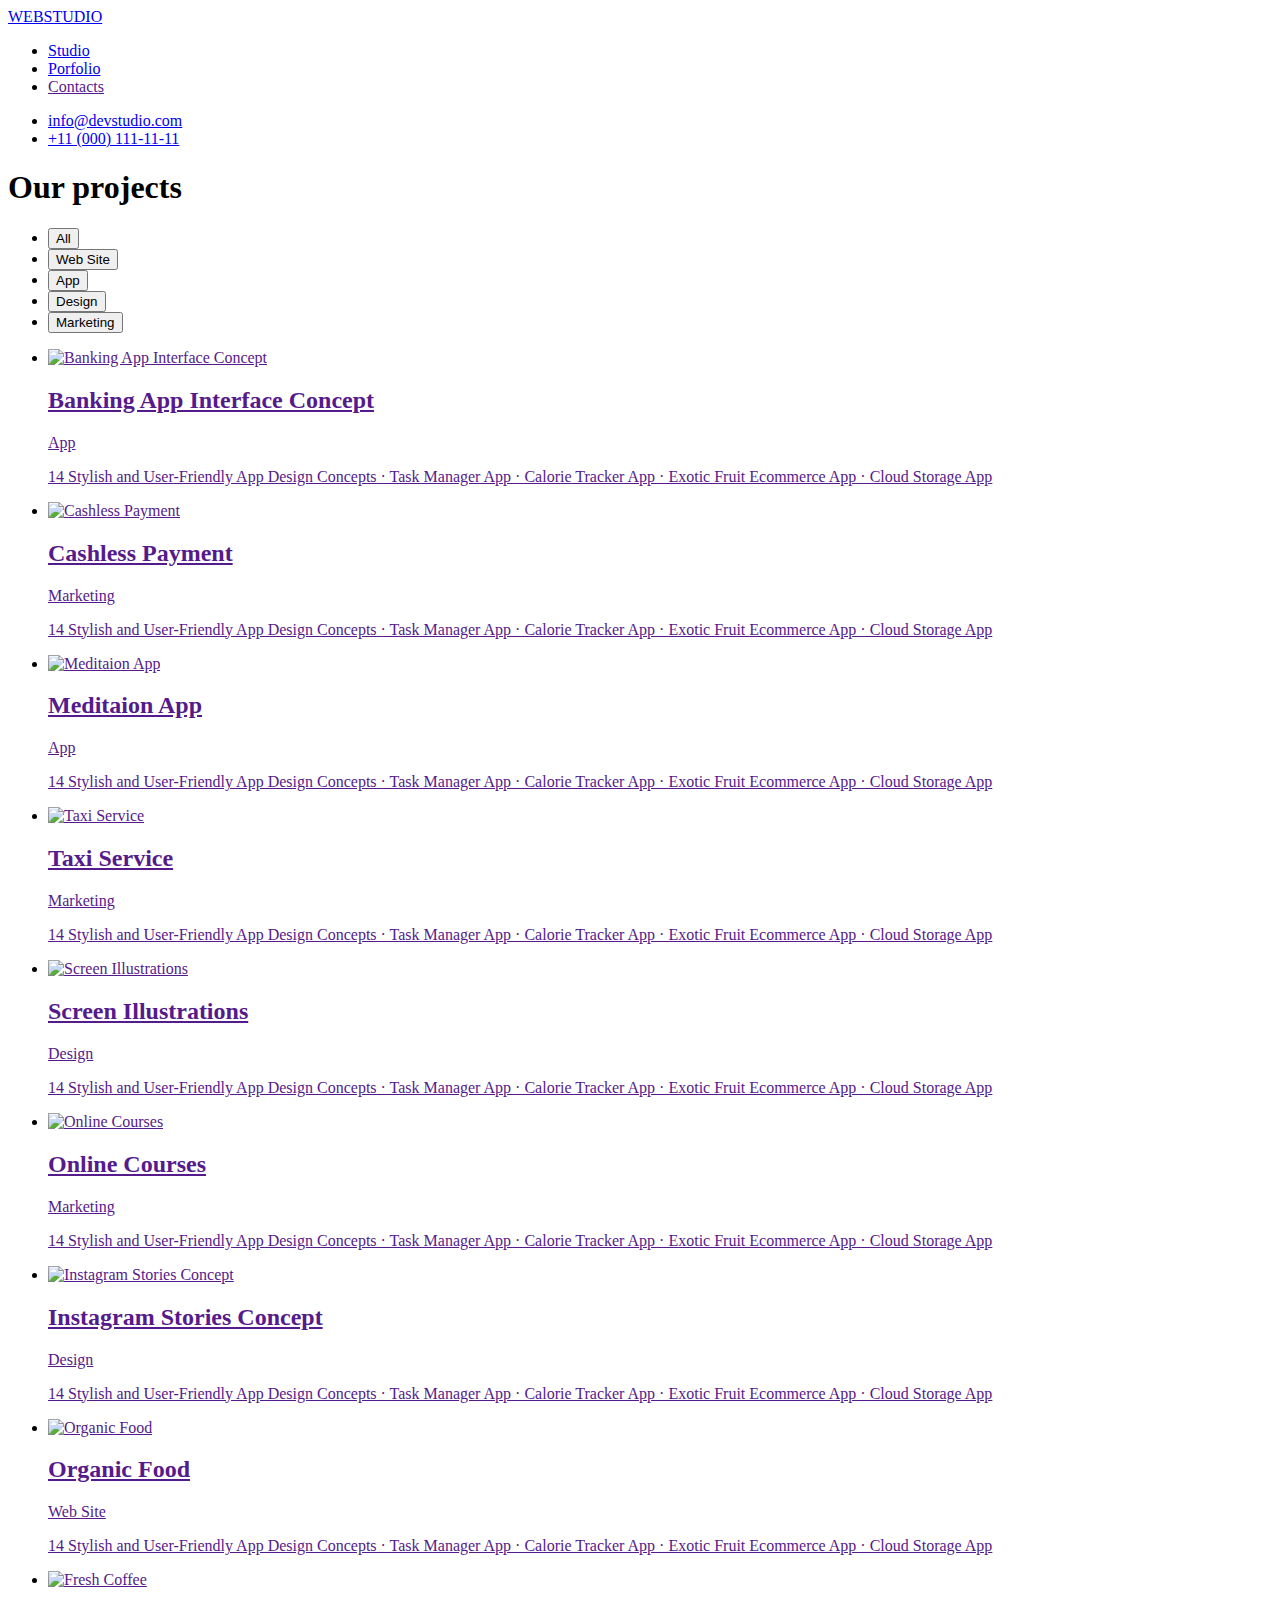
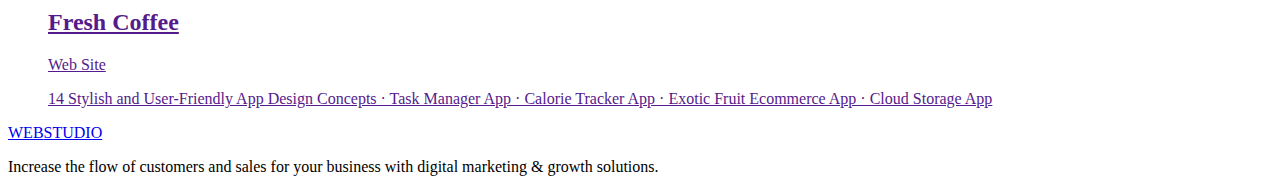
==== porfolio.html @ a5548a88 "Create porfolio.html" ====
<!DOCTYPE html>
<html lang="en">
<head>
    <meta charset="UTF-8">
    <meta http-equiv="X-UA-Compatible" content="IE=edge">
    <meta name="viewport" content="width=device-width, initial-scale=1.0">
    <title>WebStudio</title>
    <link rel="preconnect" href="https://fonts.googleapis.com">
    <link rel="preconnect" href="https://fonts.gstatic.com" crossorigin>
    <link href="https://fonts.googleapis.com/css2?family=Raleway:wght@800&family=Roboto:wght@400;500&display=swap" rel="stylesheet">
    <link rel="stylesheet" href="./css/style.css">
</head>
<body>
    <header>
        <!-- Top line -->
        <nav>
            <a href="./index.html"><span class="logo-web">WEB</span><span class="logo-studio">STUDIO</span></a>
            <!-- Menu nav -->
            <ul class="nav">
                <li><a href="./index.html" class="nav-link">Studio</a></li>
                <li><a href="./porfolio.html" class="nav-link">Porfolio</a></li>
                <li><a href="" class="nav-link">Contacts</a></li>
            </ul>            
        </nav>
        <!-- Contacts -->
        <ul class="contasts">
            <li><a href="mailto:info@devstudio.com" class="contact">info@devstudio.com</a></li>
            <li><a href="tel:+110001111111" class="contact">+11 (000) 111-11-11</a></li>
        </ul>
    </header>
    <main>
        <h1 class="portfolio-title">Our projects</h1>
    <!-- Filters -->
        <ul>
            <li>
                <button type="button" class="filter-button">All</button>
            </li>
            <li>
                <button type="button" class="filter-button">Web Site</button>
            </li>
            <li>
                <button type="button" class="filter-button">App</button>
            </li>
            <li>
                <button type="button" class="filter-button">Design</button>
            </li>
            <li>
                <button type="button" class="filter-button">Marketing</button>
            </li>
        </ul>
        <!-- Project cards -->
        <ul>
            <li>
                <a href="">
                    <img src="./images/banking-app-interface-concept.jpg" alt="Banking App Interface Concept" width="360" height="300">
                    <h2 class="card-title">Banking App Interface Concept</h2>
                    <p class="card-text">App</p>
                    <p class="card-hidden-text">14 Stylish and User-Friendly App Design Concepts · Task Manager App · Calorie Tracker App · Exotic Fruit Ecommerce App ·
                    Cloud Storage App</p>
                </a>
            </li>
            <li>
                <a href="">
                    <img src="./images/cashless-payment.jpg" alt="Cashless Payment" width="360" height="300">
                    <h2 class="card-title">Cashless Payment</h2>
                    <p class="card-text">Marketing</p>
                    <p class="card-hidden-text">14 Stylish and User-Friendly App Design Concepts · Task Manager App · Calorie Tracker App · Exotic Fruit Ecommerce App ·
                    Cloud Storage App</p>
                </a>
            </li>
            <li>
                <a href="">
                    <img src="./images/meditaion-app.jpg" alt="Meditaion App" width="360" height="300">
                    <h2 class="card-title">Meditaion App</h2>
                    <p class="card-text">App</p>
                    <p class="card-hidden-text">14 Stylish and User-Friendly App Design Concepts · Task Manager App · Calorie Tracker App · Exotic Fruit Ecommerce App ·
                    Cloud Storage App</p>
                </a>
            </li>
            <li>
                <a href="">
                    <img src="./images/taxi-service.jpg" alt="Taxi Service" width="360" height="300">
                    <h2 class="card-title">Taxi Service</h2>
                    <p class="card-text">Marketing</p>
                    <p class="card-hidden-text">14 Stylish and User-Friendly App Design Concepts · Task Manager App · Calorie Tracker App · Exotic Fruit Ecommerce App ·
                    Cloud Storage App</p>
                </a>
            </li>
            <li>
                <a href="">
                    <img src="./images/screen-illustrations.jpg" alt="Screen Illustrations" width="360" height="300">
                    <h2 class="card-title">Screen Illustrations</h2>
                    <p class="card-text">Design</p>
                    <p class="card-hidden-text">14 Stylish and User-Friendly App Design Concepts · Task Manager App · Calorie Tracker App · Exotic Fruit Ecommerce App ·
                    Cloud Storage App</p>
                </a>
            </li>
            <li>
                <a href="">
                    <img src="./images/online-courses.jpg" alt="Online Courses" width="360" height="300">
                    <h2 class="card-title">Online Courses</h2>
                    <p class="card-text">Marketing</p>
                    <p class="card-hidden-text">14 Stylish and User-Friendly App Design Concepts · Task Manager App · Calorie Tracker App · Exotic Fruit Ecommerce App ·
                    Cloud Storage App</p>
                </a>
            </li>
            <li>
                <a href="">
                    <img src="./images/instagram-stories-concept.jpg" alt="Instagram Stories Concept" width="360" height="300">
                    <h2 class="card-title">Instagram Stories Concept</h2>
                    <p class="card-text">Design</p>
                    <p class="card-hidden-text">14 Stylish and User-Friendly App Design Concepts · Task Manager App · Calorie Tracker App · Exotic Fruit Ecommerce App ·
                    Cloud Storage App</p>
                </a>
            </li>
            <li>
                <a href="">
                    <img src="./images/organic-food.jpg" alt="Organic Food" width="360" height="300">
                    <h2 class="card-title">Organic Food</h2>
                    <p class="card-text">Web Site</p>
                    <p class="card-hidden-text">14 Stylish and User-Friendly App Design Concepts · Task Manager App · Calorie Tracker App · Exotic Fruit Ecommerce App ·
                    Cloud Storage App</p>
                </a>
            </li>
            <li>
                <a href="">
                    <img src="./images/fresh-coffee.jpg" alt="Fresh Coffee" width="360" height="300">
                    <h2 class="card-title">Fresh Coffee</h2>
                    <p class="card-text">Web Site</p>
                    <p class="card-hidden-text">14 Stylish and User-Friendly App Design Concepts · Task Manager App · Calorie Tracker App · Exotic Fruit Ecommerce App ·
                    Cloud Storage App</p>
                </a>
            </li>
        </ul>
    </main>
    <footer>
        <a href="./index.html"><span class="logo-web">WEB</span><span  class="logo-studio-footer">STUDIO</span></a>
        <p class="footer-text">
            Increase the flow of customers and sales for your business with digital marketing & growth solutions.
        </p>
    </footer>
</body>
</html>
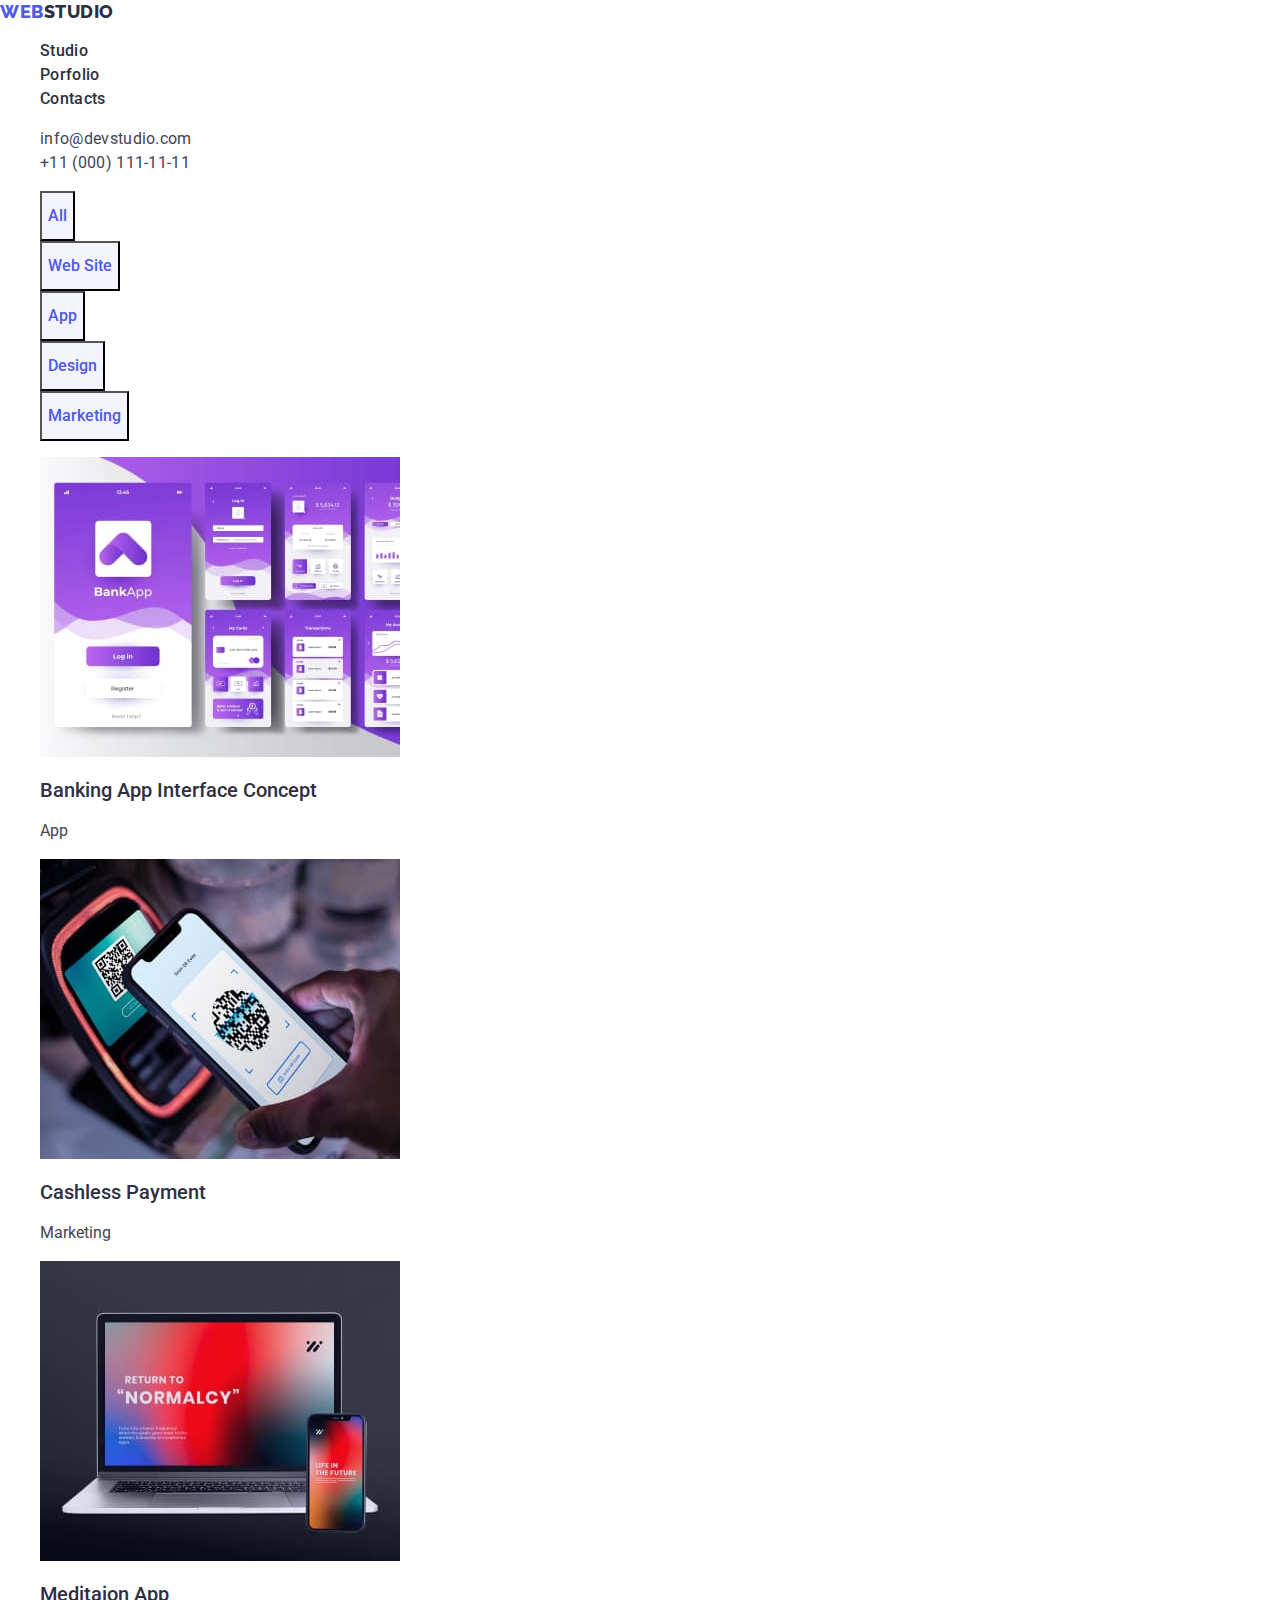
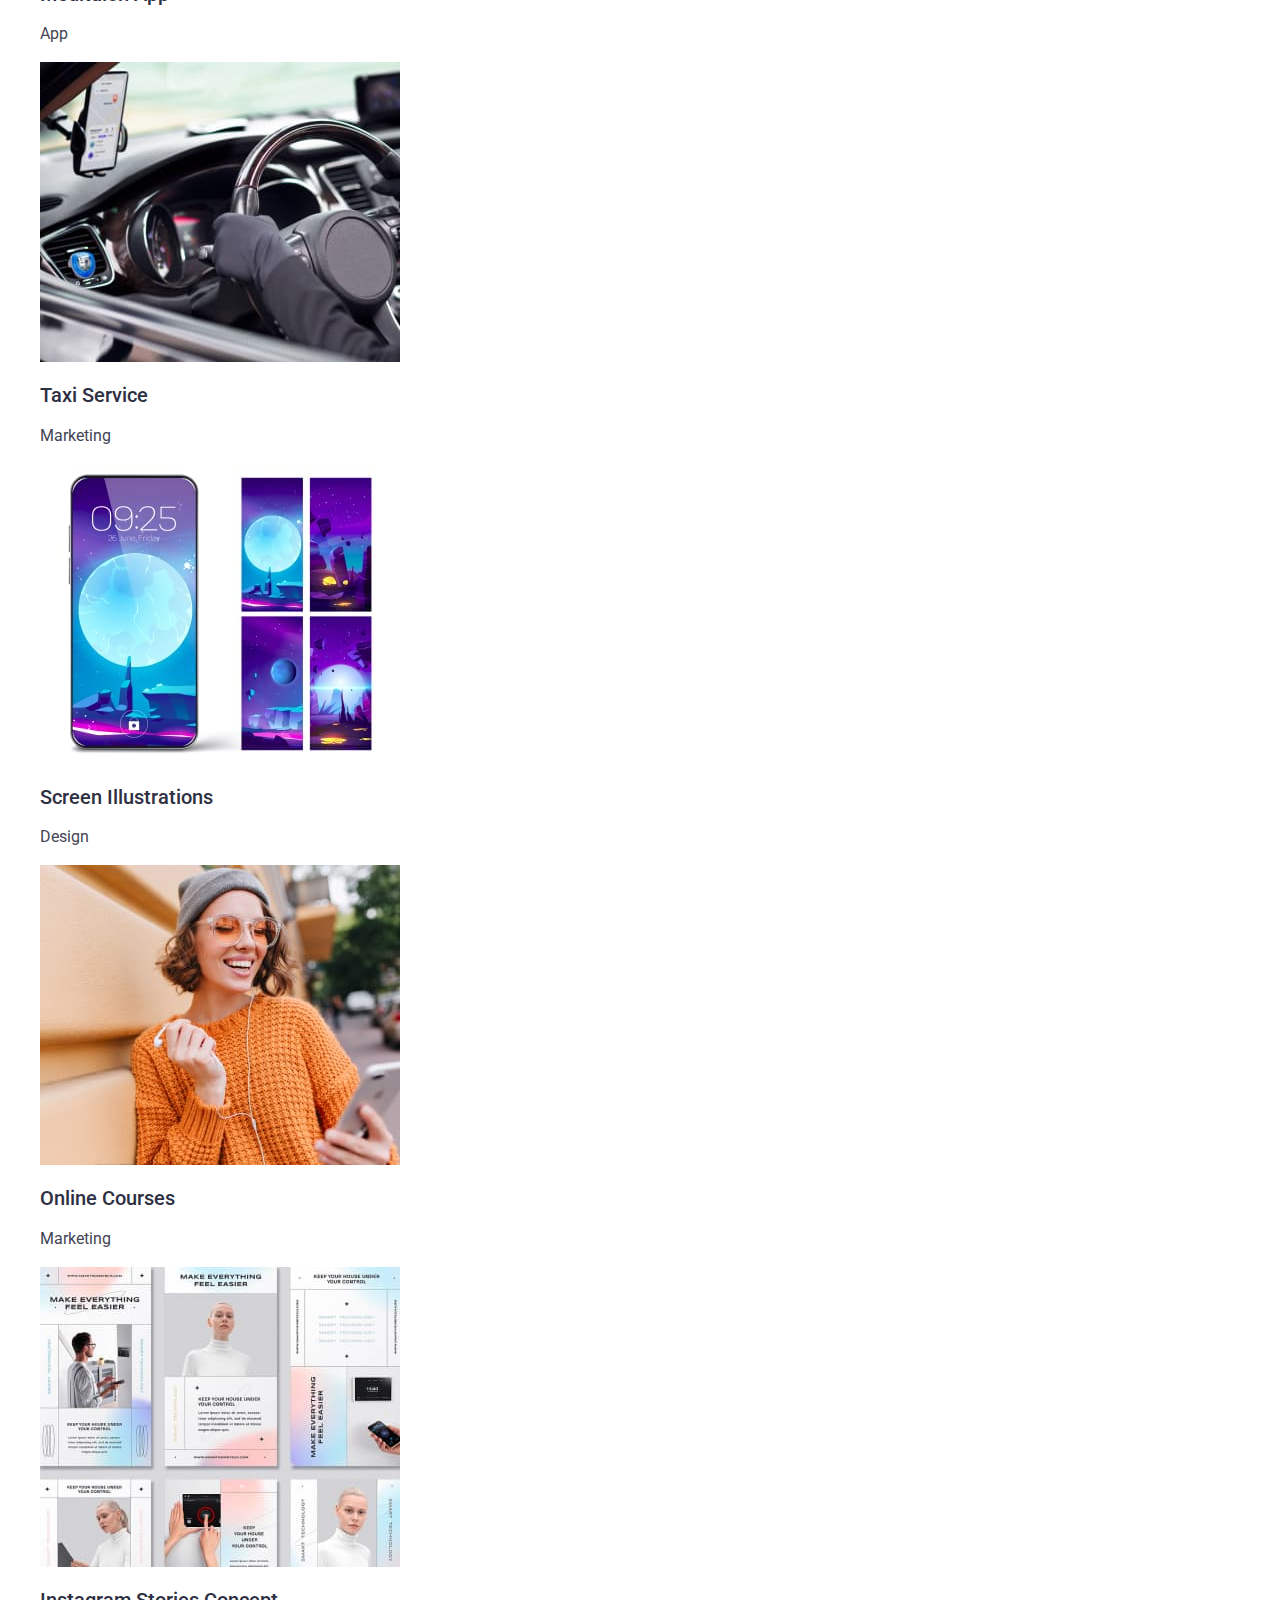
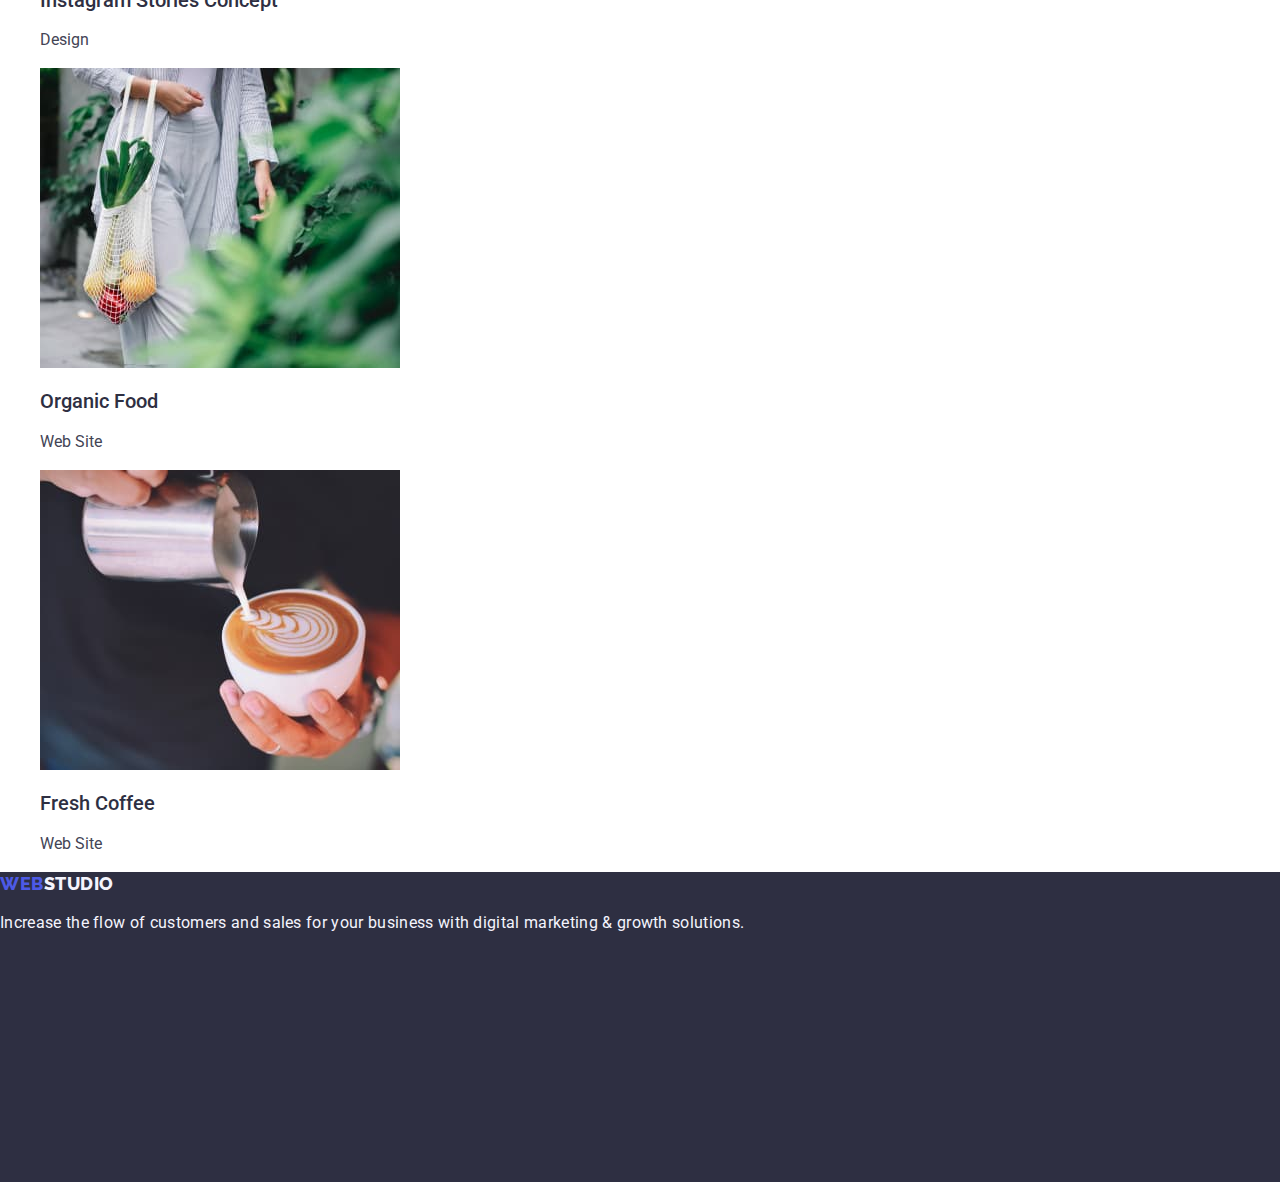
==== commit 9d1b18e1: "Update porfolio.html" ====
--- a/porfolio.html
+++ b/porfolio.html
@@ -8,28 +8,31 @@
     <link rel="preconnect" href="https://fonts.googleapis.com">
     <link rel="preconnect" href="https://fonts.gstatic.com" crossorigin>
     <link href="https://fonts.googleapis.com/css2?family=Raleway:wght@800&family=Roboto:wght@400;500&display=swap" rel="stylesheet">
+    <link rel="stylesheet" href="https://cdnjs.cloudflare.com/ajax/libs/modern-normalize/1.1.0/modern-normalize.min.css">
     <link rel="stylesheet" href="./css/style.css">
 </head>
 <body>
-    <header>
-        <!-- Top line -->
-        <nav>
-            <a href="./index.html"><span class="logo-web">WEB</span><span class="logo-studio">STUDIO</span></a>
-            <!-- Menu nav -->
-            <ul class="nav">
-                <li><a href="./index.html" class="nav-link">Studio</a></li>
-                <li><a href="./porfolio.html" class="nav-link">Porfolio</a></li>
-                <li><a href="" class="nav-link">Contacts</a></li>
-            </ul>            
-        </nav>
-        <!-- Contacts -->
-        <ul class="contasts">
-            <li><a href="mailto:info@devstudio.com" class="contact">info@devstudio.com</a></li>
-            <li><a href="tel:+110001111111" class="contact">+11 (000) 111-11-11</a></li>
-        </ul>
-    </header>
+    <div class="container">
+        <header>
+            <!-- Top line -->
+            <nav>
+                <a href="./index.html"><span class="logo-web">WEB</span><span class="logo-studio">STUDIO</span></a>
+                <!-- Menu nav -->
+                <ul class="nav">
+                    <li><a href="./index.html" class="nav-link">Studio</a></li>
+                    <li><a href="./porfolio.html" class="nav-link">Porfolio</a></li>
+                    <li><a href="" class="nav-link">Contacts</a></li>
+                </ul>
+            </nav>
+            <!-- Contacts -->
+            <ul class="contasts">
+                <li><a href="mailto:info@devstudio.com" class="contact">info@devstudio.com</a></li>
+                <li><a href="tel:+110001111111" class="contact">+11 (000) 111-11-11</a></li>
+            </ul>
+        </header>
+    </div>
     <main>
-        <h1 class="portfolio-title">Our projects</h1>
+        <h1 class="hidden-title">Our projects</h1>
     <!-- Filters -->
         <ul>
             <li>
--- a/css/style.css
+++ b/css/style.css
@@ -0,0 +1,209 @@
+body {
+    font-family: 'Roboto', sans-serif;
+    list-style: none;
+}
+
+:root {
+    --primary-brand: #4D5AE5;
+    --caption-color: #2E2F42;
+    --text-color: #434455;
+    --light-color: #F4F4FD;
+}
+
+a {
+    text-decoration: none;
+}
+
+
+li {
+    list-style: none;
+}
+
+/* Logo */
+
+.logo-web {
+    font-family: Raleway;
+    font-weight: 800;
+    font-size: 18px;
+    line-height: 1.3;
+    letter-spacing: 0.03em;
+    text-transform: uppercase;
+    color: var(--primary-brand);
+}
+
+.logo-studio {
+    font-family: Raleway;
+    font-weight: 800;
+    font-size: 18px;
+    line-height: 1.3;
+    letter-spacing: 0.03em;
+    text-transform: uppercase;
+    color: var(--caption-color);
+}
+
+/* Nav */
+
+.nav {
+    list-style: none;
+}
+
+.nav-link {
+    font-weight: 500;
+    font-size: 16px;
+    line-height: 1.5;
+    letter-spacing: 0.02em;
+    color: var(--caption-color);
+}
+.nav-link:hover, .nav-link:focus {
+    color: var(--primary-brand);
+}
+.nav-link:active {
+    color: var(--primary-brand);
+}
+
+/* Contacts */
+
+.contact {
+    font-weight: 400;
+    font-size: 16px;
+    line-height: 1.5;
+    letter-spacing: 0.02em;
+    color: var(--text-color);
+}
+.contact:hover,
+.contact:focus {
+    color: var(--primary-brand);
+}
+.contact:active {
+    color: var(--primary-brand);
+}
+
+/* Header */
+
+.header {
+    background-color: var(--caption-color);
+    height: 600px;
+}
+.header-title {
+    font-weight: 500;
+    font-size: 56px;
+    line-height: 1.1;
+    color: #ffffff;
+}
+.button {
+    background-color: var(--primary-brand);
+    font-weight: 500;
+    font-size: 16px;
+    line-height: 1.2;
+    letter-spacing: 0.04em;
+    width: 170px;
+    height: 50px;
+    color: #ffffff;
+    cursor: pointer;
+}
+.button:hover,
+.button:focus {
+    background-color: #404BBF;
+}
+
+/* Section 1 */
+
+.hidden-title {
+    display: none;
+}
+.direction-list-title {
+    font-weight: 500;
+    font-size: 20px;
+    line-height: 1.2;
+    letter-spacing: 0.02em;
+    color: var(--caption-color);
+}
+.direction-text {
+    font-weight: 400;
+    font-size: 16px;
+    line-height: 1.5;
+    letter-spacing: 0.02em;
+    color: var(--text-color);
+}
+
+/* Section2 */
+
+.section-title{
+    font-weight: 500;
+    font-size: 36px;
+    line-height: 1.1;
+    color: var(--caption-color);
+}
+
+/* Section3 */
+
+.cards-team  {
+    background-color: var(--light-color);
+}
+.card-title {
+    font-weight: 500;
+    font-size: 20px;
+    line-height: 1.2;
+    color: var(--caption-color);
+}
+.card-text {
+    font-size: 16px;
+    line-height: 1.5;
+    color: var(--text-color);
+}
+
+/* Footer */
+
+footer {
+    background-color: var(--caption-color);
+    height: 310px;
+}
+.logo-studio-footer {
+    font-family: Raleway;
+    font-weight: 800;
+    font-size: 18px;
+    line-height: 1.3;
+    letter-spacing: 0.03em;
+    text-transform: uppercase;
+    color: var(--light-color);
+}
+.footer-text{
+    font-size: 16px;
+    line-height: 1.5;
+    letter-spacing: 0.02em;
+    color: var(--light-color);
+}
+/* Portfolio */
+
+.portfolio-title {
+    display: none;
+}
+.filter-button {
+    background-color: var(--light-color);
+    color: var(--primary-brand);
+    font-weight: 500;
+    font-size: 16px;
+    line-height: 1.5;
+    height: 50px;
+    cursor: pointer;
+}
+.filter-button:hover, .filter-button:focus {
+    background-color: #404BBF;
+    color: #ffffff;
+    font-weight: 500;
+    font-size: 16px;
+    line-height: 1.5;
+    height: 50px;
+}
+.filter-button:active  {
+    background-color: #404BBF;
+}
+
+/* Cards Portfolio */
+
+.card-hidden-text {
+    display: none;
+    font-size: 16px;
+    line-height: 1.5;
+    color: var(--light-color);
+}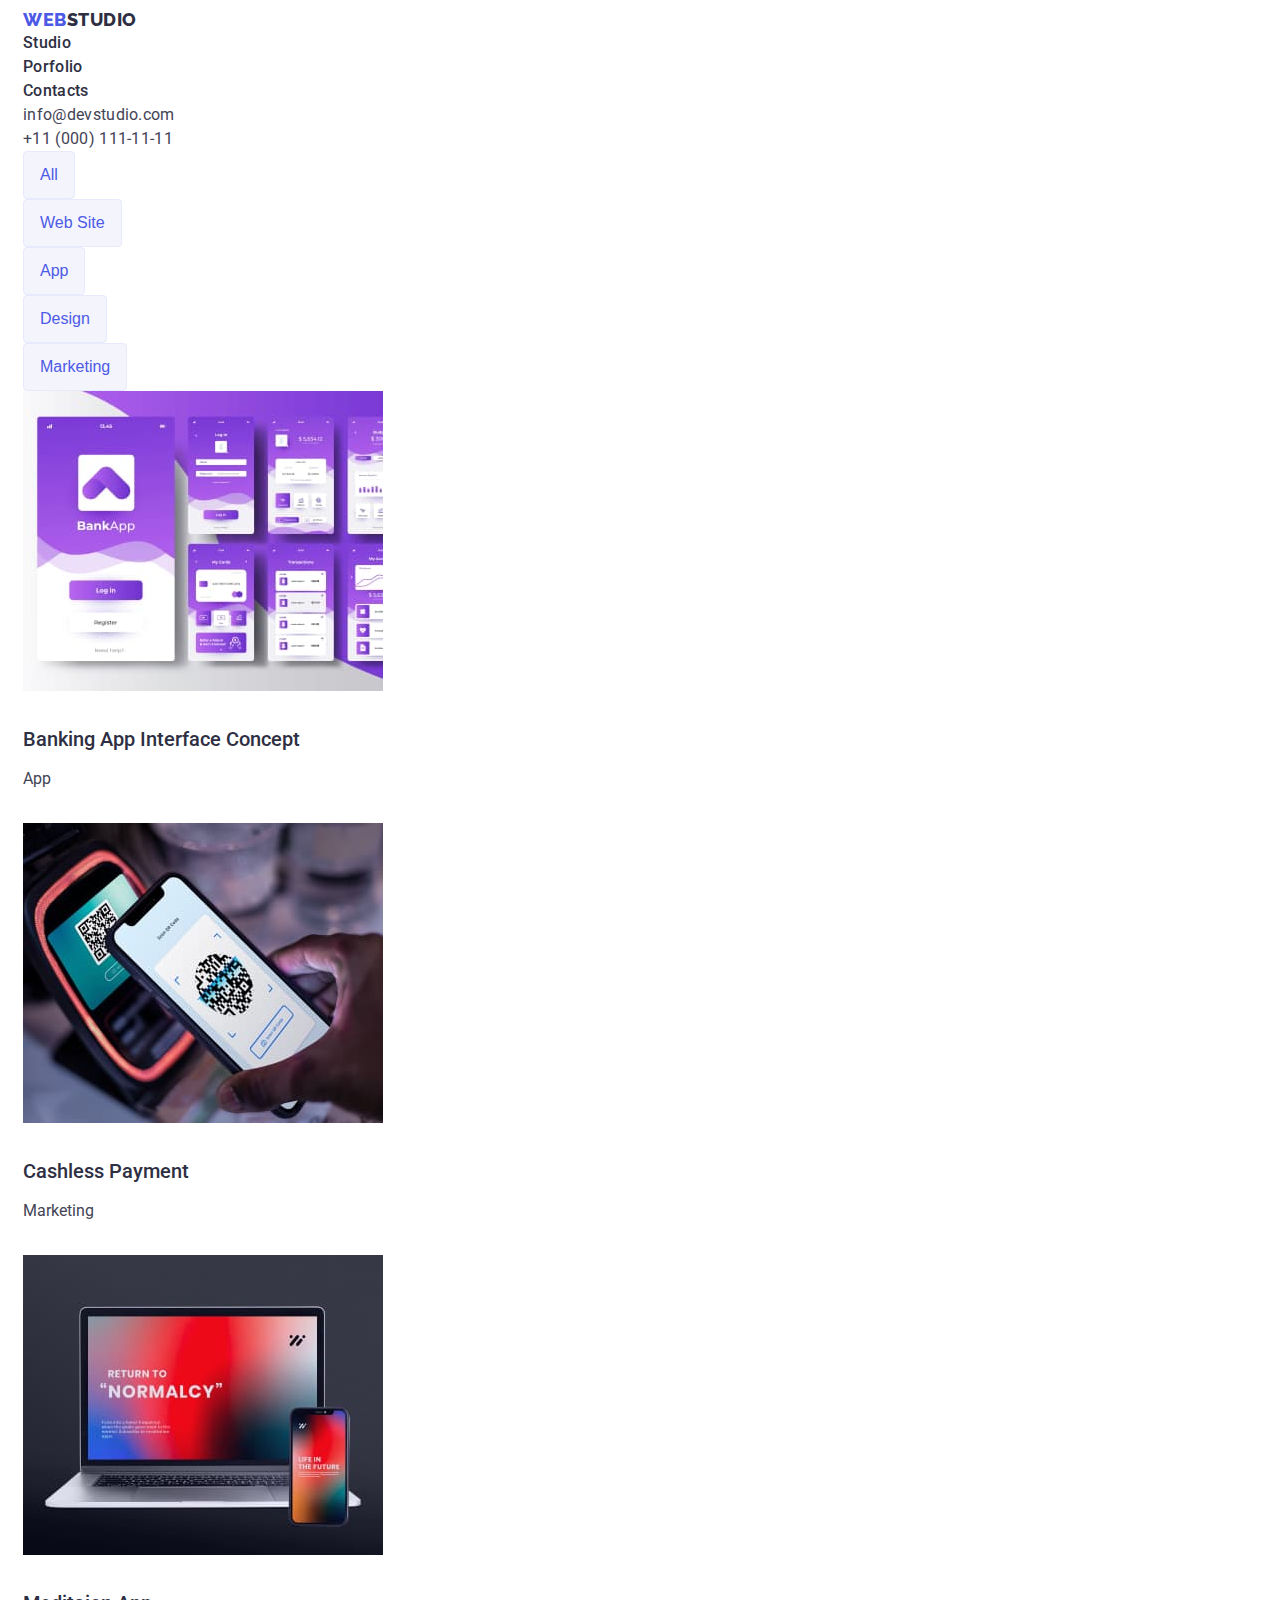
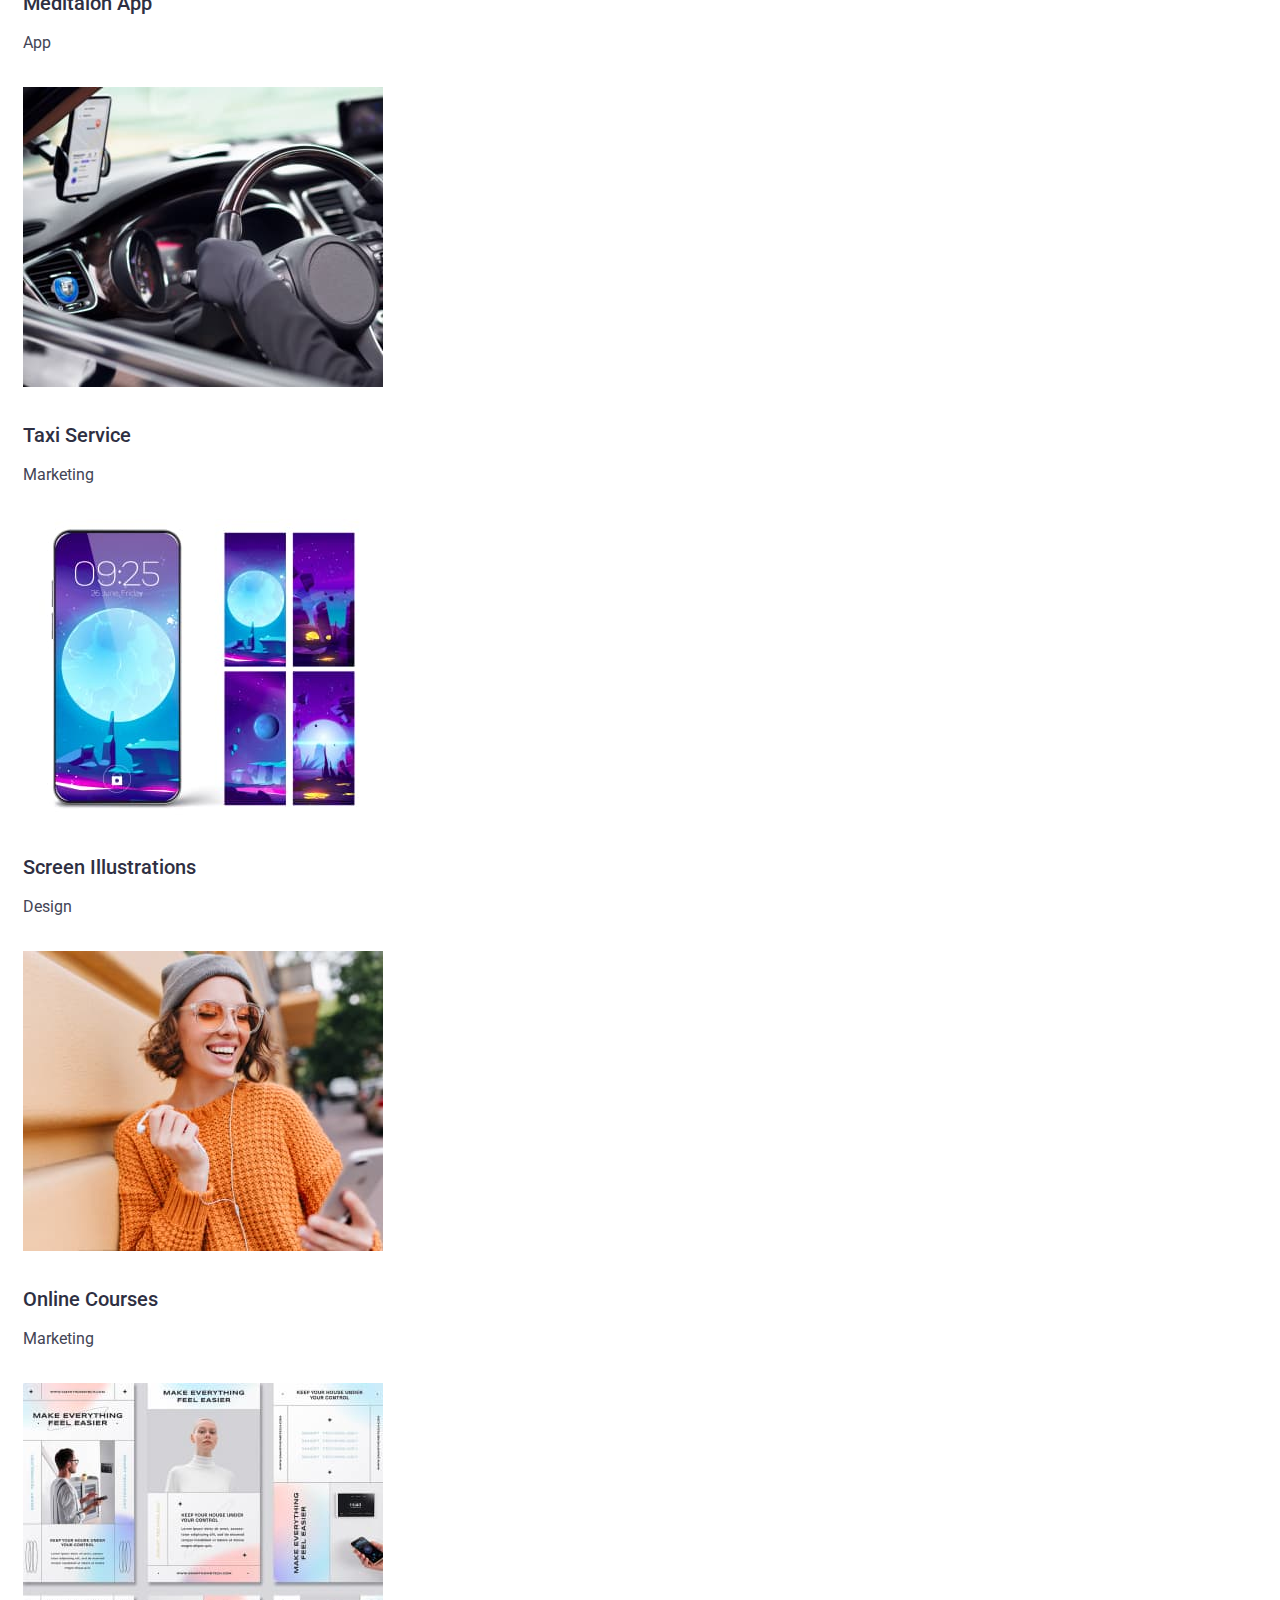
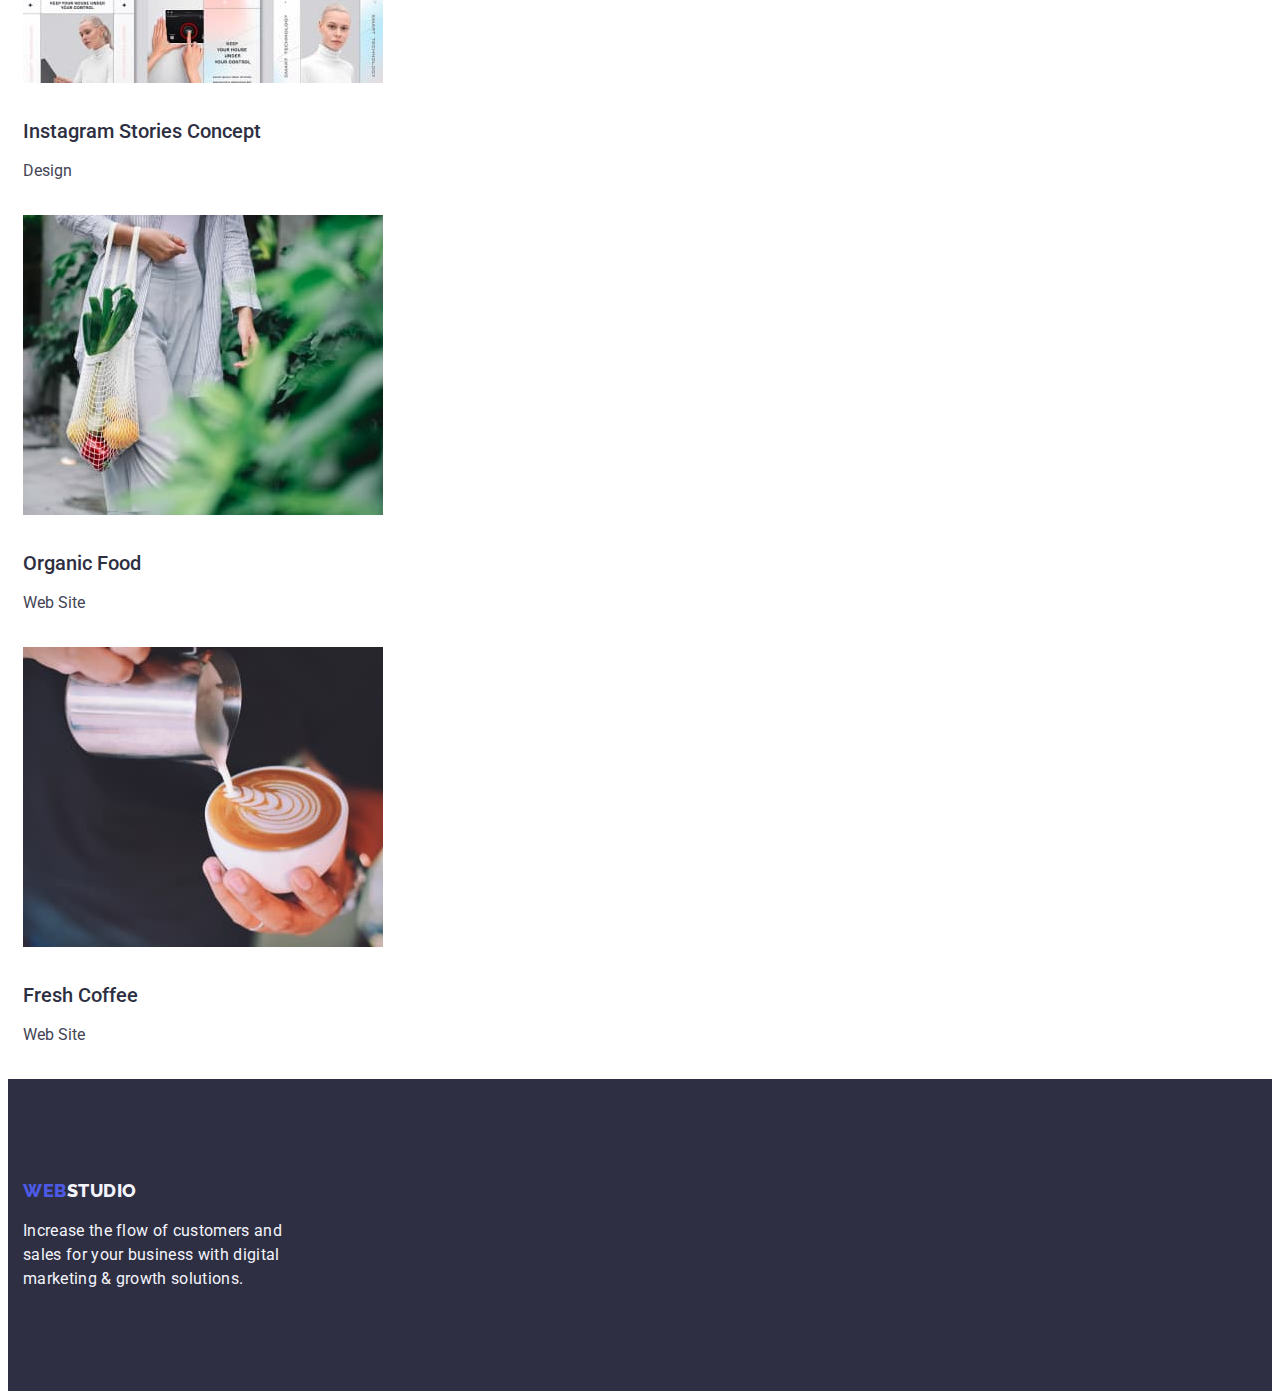
==== commit 88a321a7: "Update porfolio.html" ====
--- a/porfolio.html
+++ b/porfolio.html
@@ -7,140 +7,156 @@
     <title>WebStudio</title>
     <link rel="preconnect" href="https://fonts.googleapis.com">
     <link rel="preconnect" href="https://fonts.gstatic.com" crossorigin>
-    <link href="https://fonts.googleapis.com/css2?family=Raleway:wght@800&family=Roboto:wght@400;500&display=swap" rel="stylesheet">
-    <link rel="stylesheet" href="https://cdnjs.cloudflare.com/ajax/libs/modern-normalize/1.1.0/modern-normalize.min.css">
+    <link href="https://fonts.googleapis.com/css2?family=Raleway:wght@800&family=Roboto:wght@400;500&display=swap"
+        rel="stylesheet">
     <link rel="stylesheet" href="./css/style.css">
 </head>
 <body>
-    <div class="container">
-        <header>
-            <!-- Top line -->
-            <nav>
+    <header>
+        <!-- Top line -->
+        <div class="container top-line">
+            <nav class="nav">
                 <a href="./index.html"><span class="logo-web">WEB</span><span class="logo-studio">STUDIO</span></a>
                 <!-- Menu nav -->
-                <ul class="nav">
+                <ul class="nav-links">
                     <li><a href="./index.html" class="nav-link">Studio</a></li>
                     <li><a href="./porfolio.html" class="nav-link">Porfolio</a></li>
                     <li><a href="" class="nav-link">Contacts</a></li>
                 </ul>
             </nav>
             <!-- Contacts -->
-            <ul class="contasts">
+            <ul class="contacts">
                 <li><a href="mailto:info@devstudio.com" class="contact">info@devstudio.com</a></li>
                 <li><a href="tel:+110001111111" class="contact">+11 (000) 111-11-11</a></li>
             </ul>
-        </header>
-    </div>
+        </div>
+    </header>
     <main>
         <h1 class="hidden-title">Our projects</h1>
     <!-- Filters -->
-        <ul>
-            <li>
-                <button type="button" class="filter-button">All</button>
-            </li>
-            <li>
-                <button type="button" class="filter-button">Web Site</button>
-            </li>
-            <li>
-                <button type="button" class="filter-button">App</button>
-            </li>
-            <li>
-                <button type="button" class="filter-button">Design</button>
-            </li>
-            <li>
-                <button type="button" class="filter-button">Marketing</button>
-            </li>
-        </ul>
+        <div class="container filter">
+            <ul class="filter-buttons">
+                <li>
+                    <button type="button" class="filter-button">All</button>
+                </li>
+                <li>
+                    <button type="button" class="filter-button">Web Site</button>
+                </li>
+                <li>
+                    <button type="button" class="filter-button">App</button>
+                </li>
+                <li>
+                    <button type="button" class="filter-button">Design</button>
+                </li>
+                <li>
+                    <button type="button" class="filter-button">Marketing</button>
+                </li>
+            </ul>
+        </div>
         <!-- Project cards -->
-        <ul>
-            <li>
-                <a href="">
-                    <img src="./images/banking-app-interface-concept.jpg" alt="Banking App Interface Concept" width="360" height="300">
-                    <h2 class="card-title">Banking App Interface Concept</h2>
-                    <p class="card-text">App</p>
-                    <p class="card-hidden-text">14 Stylish and User-Friendly App Design Concepts · Task Manager App · Calorie Tracker App · Exotic Fruit Ecommerce App ·
-                    Cloud Storage App</p>
-                </a>
-            </li>
-            <li>
-                <a href="">
-                    <img src="./images/cashless-payment.jpg" alt="Cashless Payment" width="360" height="300">
-                    <h2 class="card-title">Cashless Payment</h2>
-                    <p class="card-text">Marketing</p>
-                    <p class="card-hidden-text">14 Stylish and User-Friendly App Design Concepts · Task Manager App · Calorie Tracker App · Exotic Fruit Ecommerce App ·
-                    Cloud Storage App</p>
-                </a>
-            </li>
-            <li>
-                <a href="">
-                    <img src="./images/meditaion-app.jpg" alt="Meditaion App" width="360" height="300">
-                    <h2 class="card-title">Meditaion App</h2>
-                    <p class="card-text">App</p>
-                    <p class="card-hidden-text">14 Stylish and User-Friendly App Design Concepts · Task Manager App · Calorie Tracker App · Exotic Fruit Ecommerce App ·
-                    Cloud Storage App</p>
-                </a>
-            </li>
-            <li>
-                <a href="">
-                    <img src="./images/taxi-service.jpg" alt="Taxi Service" width="360" height="300">
-                    <h2 class="card-title">Taxi Service</h2>
-                    <p class="card-text">Marketing</p>
-                    <p class="card-hidden-text">14 Stylish and User-Friendly App Design Concepts · Task Manager App · Calorie Tracker App · Exotic Fruit Ecommerce App ·
-                    Cloud Storage App</p>
-                </a>
-            </li>
-            <li>
-                <a href="">
-                    <img src="./images/screen-illustrations.jpg" alt="Screen Illustrations" width="360" height="300">
-                    <h2 class="card-title">Screen Illustrations</h2>
-                    <p class="card-text">Design</p>
-                    <p class="card-hidden-text">14 Stylish and User-Friendly App Design Concepts · Task Manager App · Calorie Tracker App · Exotic Fruit Ecommerce App ·
-                    Cloud Storage App</p>
-                </a>
-            </li>
-            <li>
-                <a href="">
-                    <img src="./images/online-courses.jpg" alt="Online Courses" width="360" height="300">
-                    <h2 class="card-title">Online Courses</h2>
-                    <p class="card-text">Marketing</p>
-                    <p class="card-hidden-text">14 Stylish and User-Friendly App Design Concepts · Task Manager App · Calorie Tracker App · Exotic Fruit Ecommerce App ·
-                    Cloud Storage App</p>
-                </a>
-            </li>
-            <li>
-                <a href="">
-                    <img src="./images/instagram-stories-concept.jpg" alt="Instagram Stories Concept" width="360" height="300">
-                    <h2 class="card-title">Instagram Stories Concept</h2>
-                    <p class="card-text">Design</p>
-                    <p class="card-hidden-text">14 Stylish and User-Friendly App Design Concepts · Task Manager App · Calorie Tracker App · Exotic Fruit Ecommerce App ·
-                    Cloud Storage App</p>
-                </a>
-            </li>
-            <li>
-                <a href="">
-                    <img src="./images/organic-food.jpg" alt="Organic Food" width="360" height="300">
-                    <h2 class="card-title">Organic Food</h2>
-                    <p class="card-text">Web Site</p>
-                    <p class="card-hidden-text">14 Stylish and User-Friendly App Design Concepts · Task Manager App · Calorie Tracker App · Exotic Fruit Ecommerce App ·
-                    Cloud Storage App</p>
-                </a>
-            </li>
-            <li>
-                <a href="">
-                    <img src="./images/fresh-coffee.jpg" alt="Fresh Coffee" width="360" height="300">
-                    <h2 class="card-title">Fresh Coffee</h2>
-                    <p class="card-text">Web Site</p>
-                    <p class="card-hidden-text">14 Stylish and User-Friendly App Design Concepts · Task Manager App · Calorie Tracker App · Exotic Fruit Ecommerce App ·
-                    Cloud Storage App</p>
-                </a>
-            </li>
-        </ul>
+        <div class="container project-cards">
+            <ul class="project-cards-list">
+                <li class="project-card">
+                    <a href="">
+                        <img src="./images/banking-app-interface-concept.jpg" alt="Banking App Interface Concept" width="360"
+                            height="300">
+                        <h2 class="card-title">Banking App Interface Concept</h2>
+                        <p class="card-text">App</p>
+                        <p class="card-hidden-text">14 Stylish and User-Friendly App Design Concepts · Task Manager App · Calorie
+                            Tracker App · Exotic Fruit Ecommerce App ·
+                            Cloud Storage App</p>
+                    </a>
+                </li>
+                <li class="project-card">
+                    <a href="">
+                        <img src="./images/cashless-payment.jpg" alt="Cashless Payment" width="360" height="300">
+                        <h2 class="card-title">Cashless Payment</h2>
+                        <p class="card-text">Marketing</p>
+                        <p class="card-hidden-text">14 Stylish and User-Friendly App Design Concepts · Task Manager App · Calorie
+                            Tracker App · Exotic Fruit Ecommerce App ·
+                            Cloud Storage App</p>
+                    </a>
+                </li>
+                <li class="project-card">
+                    <a href="">
+                        <img src="./images/meditaion-app.jpg" alt="Meditaion App" width="360" height="300">
+                        <h2 class="card-title">Meditaion App</h2>
+                        <p class="card-text">App</p>
+                        <p class="card-hidden-text">14 Stylish and User-Friendly App Design Concepts · Task Manager App · Calorie
+                            Tracker App · Exotic Fruit Ecommerce App ·
+                            Cloud Storage App</p>
+                    </a>
+                </li>
+                <li class="project-card">
+                    <a href="">
+                        <img src="./images/taxi-service.jpg" alt="Taxi Service" width="360" height="300">
+                        <h2 class="card-title">Taxi Service</h2>
+                        <p class="card-text">Marketing</p>
+                        <p class="card-hidden-text">14 Stylish and User-Friendly App Design Concepts · Task Manager App · Calorie
+                            Tracker App · Exotic Fruit Ecommerce App ·
+                            Cloud Storage App</p>
+                    </a>
+                </li>
+                <li class="project-card">
+                    <a href="">
+                        <img src="./images/screen-illustrations.jpg" alt="Screen Illustrations" width="360" height="300">
+                        <h2 class="card-title">Screen Illustrations</h2>
+                        <p class="card-text">Design</p>
+                        <p class="card-hidden-text">14 Stylish and User-Friendly App Design Concepts · Task Manager App · Calorie
+                            Tracker App · Exotic Fruit Ecommerce App ·
+                            Cloud Storage App</p>
+                    </a>
+                </li>
+                <li class="project-card">
+                    <a href="">
+                        <img src="./images/online-courses.jpg" alt="Online Courses" width="360" height="300">
+                        <h2 class="card-title">Online Courses</h2>
+                        <p class="card-text">Marketing</p>
+                        <p class="card-hidden-text">14 Stylish and User-Friendly App Design Concepts · Task Manager App · Calorie
+                            Tracker App · Exotic Fruit Ecommerce App ·
+                            Cloud Storage App</p>
+                    </a>
+                </li>
+                <li class="project-card">
+                    <a href="">
+                        <img src="./images/instagram-stories-concept.jpg" alt="Instagram Stories Concept" width="360" height="300">
+                        <h2 class="card-title">Instagram Stories Concept</h2>
+                        <p class="card-text">Design</p>
+                        <p class="card-hidden-text">14 Stylish and User-Friendly App Design Concepts · Task Manager App · Calorie
+                            Tracker App · Exotic Fruit Ecommerce App ·
+                            Cloud Storage App</p>
+                    </a>
+                </li>
+                <li class="project-card">
+                    <a href="">
+                        <img src="./images/organic-food.jpg" alt="Organic Food" width="360" height="300">
+                        <h2 class="card-title">Organic Food</h2>
+                        <p class="card-text">Web Site</p>
+                        <p class="card-hidden-text">14 Stylish and User-Friendly App Design Concepts · Task Manager App · Calorie
+                            Tracker App · Exotic Fruit Ecommerce App ·
+                            Cloud Storage App</p>
+                    </a>
+                </li>
+                <li class="project-card">
+                    <a href="">
+                        <img src="./images/fresh-coffee.jpg" alt="Fresh Coffee" width="360" height="300">
+                        <h2 class="card-title">Fresh Coffee</h2>
+                        <p class="card-text">Web Site</p>
+                        <p class="card-hidden-text">14 Stylish and User-Friendly App Design Concepts · Task Manager App · Calorie
+                            Tracker App · Exotic Fruit Ecommerce App ·
+                            Cloud Storage App</p>
+                    </a>
+                </li>
+            </ul>
+        </div>
     </main>
     <footer>
-        <a href="./index.html"><span class="logo-web">WEB</span><span  class="logo-studio-footer">STUDIO</span></a>
-        <p class="footer-text">
-            Increase the flow of customers and sales for your business with digital marketing & growth solutions.
-        </p>
+        <div class="container footer">
+            <a href="./index.html"><span class="logo-web">WEB</span><span class="logo-studio-footer">STUDIO</span></a>
+            <p class="footer-text">
+                Increase the flow of customers and sales for your business with digital marketing & growth solutions.
+            </p>
+        </div>
     </footer>
 </body>
 </html>--- a/css/style.css
+++ b/css/style.css
@@ -1,3 +1,13 @@
+html {
+    box-sizing: border-box;
+}
+
+*,
+*::before,
+*::after {
+    box-sizing: inherit;
+}
+
 body {
     font-family: 'Roboto', sans-serif;
     list-style: none;
@@ -15,8 +25,29 @@
 }
 
 
-li {
+ul, li {
     list-style: none;
+    margin: 0;
+    padding: 0;
+}
+
+.hidden-title {
+    position: absolute;
+    width: 1px;
+    height: 1px;
+    margin: -1px;
+    border: 0;
+    padding: 0;
+    white-space: nowrap;
+    clip-path: inset(100%);
+    clip: rect(0 0 0 0);
+    overflow: hidden;
+}
+
+.container {
+    width: 1158px;
+    padding: 0 15px;
+    margin: 0;
 }
 
 /* Logo */
@@ -82,13 +113,21 @@
 
 .header {
     background-color: var(--caption-color);
-    height: 600px;
+    text-align: center;
+    margin-bottom: 120px;
+    padding-top: 192px;
+    padding-bottom: 192px;
 }
 .header-title {
     font-weight: 500;
     font-size: 56px;
     line-height: 1.1;
     color: #ffffff;
+    margin-top: 0;
+    margin-bottom: 48px;
+    width: 492px;
+    margin-left: auto;
+    margin-right: auto;
 }
 .button {
     background-color: var(--primary-brand);
@@ -96,10 +135,12 @@
     font-size: 16px;
     line-height: 1.2;
     letter-spacing: 0.04em;
-    width: 170px;
+    min-width: 170px;
     height: 50px;
     color: #ffffff;
     cursor: pointer;
+    box-shadow: 0px 4px 4px rgba(0, 0, 0, 0.15);
+    border-radius: 4px;
 }
 .button:hover,
 .button:focus {
@@ -108,8 +149,8 @@
 
 /* Section 1 */
 
-.hidden-title {
-    display: none;
+.direction {
+    margin-bottom: 120px;
 }
 .direction-list-title {
     font-weight: 500;
@@ -117,6 +158,8 @@
     line-height: 1.2;
     letter-spacing: 0.02em;
     color: var(--caption-color);
+    margin-top: 0;
+    margin-bottom: 8px;
 }
 .direction-text {
     font-weight: 400;
@@ -124,39 +167,51 @@
     line-height: 1.5;
     letter-spacing: 0.02em;
     color: var(--text-color);
+    margin: 0;
 }
 
 /* Section2 */
 
-.section-title{
+.skills {
+    margin-bottom: 120px;
+}
+.section-title {
     font-weight: 500;
     font-size: 36px;
     line-height: 1.1;
     color: var(--caption-color);
+    text-align: center;
 }
 
 /* Section3 */
 
 .cards-team  {
     background-color: var(--light-color);
+    padding-top: 120px;
+    padding-bottom: 120px;
+    text-align: center;
 }
 .card-title {
     font-weight: 500;
     font-size: 20px;
     line-height: 1.2;
     color: var(--caption-color);
+    margin-top: 32px;
+    margin-bottom: 8px;
 }
 .card-text {
     font-size: 16px;
     line-height: 1.5;
     color: var(--text-color);
+    margin-bottom: 32px;
 }
 
 /* Footer */
 
 footer {
     background-color: var(--caption-color);
-    height: 310px;
+    padding-top: 100px;
+    padding-bottom: 100px;
 }
 .logo-studio-footer {
     font-family: Raleway;
@@ -172,20 +227,23 @@
     line-height: 1.5;
     letter-spacing: 0.02em;
     color: var(--light-color);
+    margin-top: 16px;
+    margin-bottom: 0;
+    width: 264px;
 }
 /* Portfolio */
 
-.portfolio-title {
-    display: none;
-}
 .filter-button {
     background-color: var(--light-color);
     color: var(--primary-brand);
     font-weight: 500;
     font-size: 16px;
     line-height: 1.5;
-    height: 50px;
+    height: 48px;
     cursor: pointer;
+    padding: 8px 16px;
+    border: 1px solid #E7E9FC;
+    border-radius: 4px;
 }
 .filter-button:hover, .filter-button:focus {
     background-color: #404BBF;
@@ -193,7 +251,9 @@
     font-weight: 500;
     font-size: 16px;
     line-height: 1.5;
-    height: 50px;
+    height: 48px;
+    box-shadow: 0px 3px 1px rgba(0, 0, 0, 0.1), 0px 2px 1px rgba(0, 0, 0, 0.08), 0px 2px 2px rgba(0, 0, 0, 0.12);
+    border-radius: 4px;
 }
 .filter-button:active  {
     background-color: #404BBF;
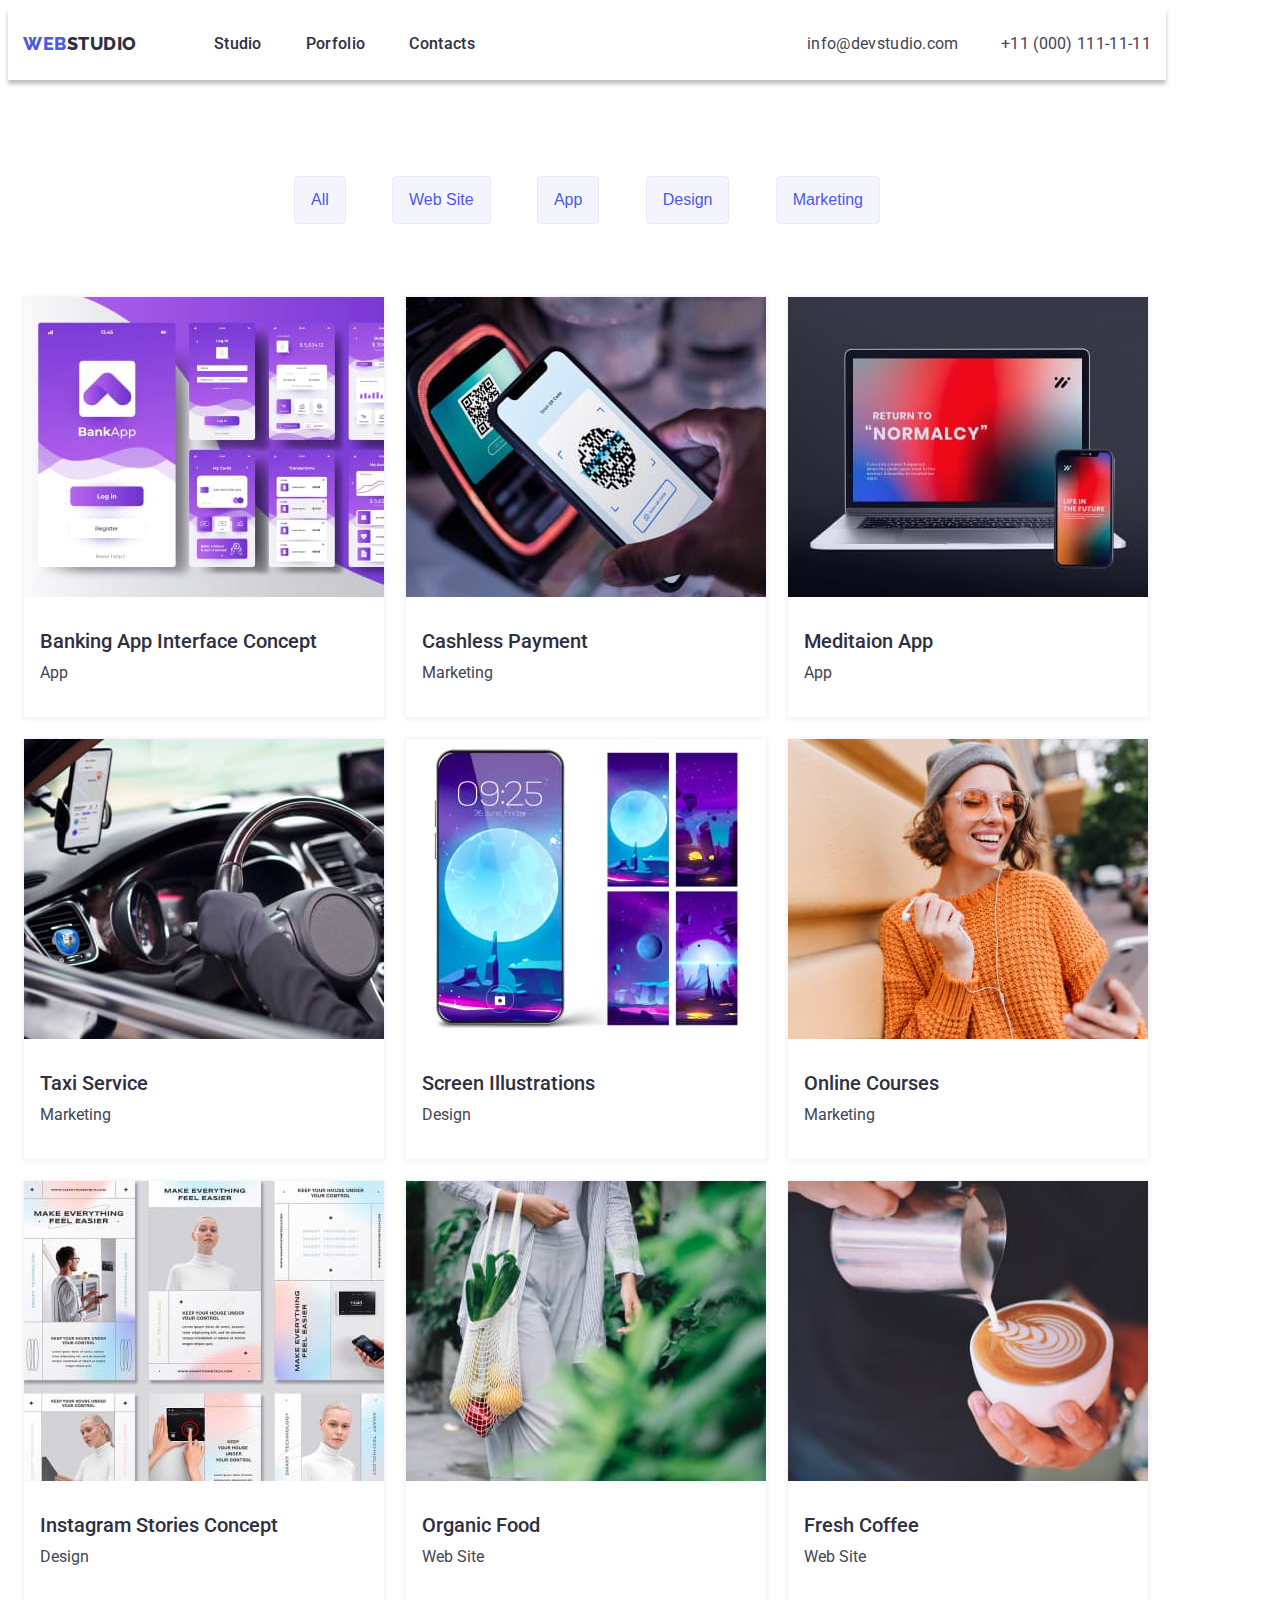
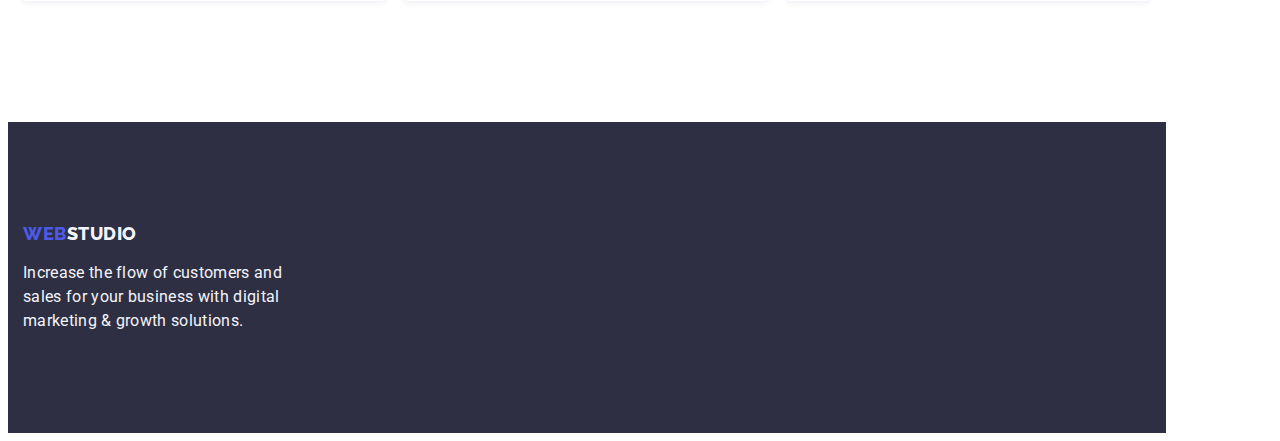
==== commit bfc31240: "Update porfolio.html" ====
--- a/porfolio.html
+++ b/porfolio.html
@@ -14,21 +14,23 @@
 <body>
     <header>
         <!-- Top line -->
-        <div class="container top-line">
-            <nav class="nav">
-                <a href="./index.html"><span class="logo-web">WEB</span><span class="logo-studio">STUDIO</span></a>
-                <!-- Menu nav -->
-                <ul class="nav-links">
-                    <li><a href="./index.html" class="nav-link">Studio</a></li>
-                    <li><a href="./porfolio.html" class="nav-link">Porfolio</a></li>
-                    <li><a href="" class="nav-link">Contacts</a></li>
+        <div class="main-header">
+            <div class="container top-line">
+                <nav class="nav">
+                    <a href="./index.html"><span class="logo-web">WEB</span><span class="logo-studio">STUDIO</span></a>
+                    <!-- Menu nav -->
+                    <ul class="nav-links">
+                        <li><a href="./index.html" class="nav-link">Studio</a></li>
+                        <li><a href="./porfolio.html" class="nav-link">Porfolio</a></li>
+                        <li><a href="" class="nav-link">Contacts</a></li>
+                    </ul>
+                </nav>
+                <!-- Contacts -->
+                <ul class="contacts">
+                    <li><a href="mailto:info@devstudio.com" class="contact">info@devstudio.com</a></li>
+                    <li><a href="tel:+110001111111" class="contact">+11 (000) 111-11-11</a></li>
                 </ul>
-            </nav>
-            <!-- Contacts -->
-            <ul class="contacts">
-                <li><a href="mailto:info@devstudio.com" class="contact">info@devstudio.com</a></li>
-                <li><a href="tel:+110001111111" class="contact">+11 (000) 111-11-11</a></li>
-            </ul>
+            </div>
         </div>
     </header>
     <main>
@@ -58,93 +60,110 @@
             <ul class="project-cards-list">
                 <li class="project-card">
                     <a href="">
-                        <img src="./images/banking-app-interface-concept.jpg" alt="Banking App Interface Concept" width="360"
-                            height="300">
-                        <h2 class="card-title">Banking App Interface Concept</h2>
-                        <p class="card-text">App</p>
-                        <p class="card-hidden-text">14 Stylish and User-Friendly App Design Concepts · Task Manager App · Calorie
+                        <img src="./images/banking-app-interface-concept.jpg" alt="Banking App Interface Concept" width="360">
+                        <div class="card-content">
+                            <h2 class="card-title">Banking App Interface Concept</h2>
+                            <p class="card-text">App</p>
+                            <p class="card-hidden-text">14 Stylish and User-Friendly App Design Concepts · Task Manager App · Calorie
                             Tracker App · Exotic Fruit Ecommerce App ·
                             Cloud Storage App</p>
+                        </div>
                     </a>
                 </li>
                 <li class="project-card">
                     <a href="">
-                        <img src="./images/cashless-payment.jpg" alt="Cashless Payment" width="360" height="300">
-                        <h2 class="card-title">Cashless Payment</h2>
-                        <p class="card-text">Marketing</p>
-                        <p class="card-hidden-text">14 Stylish and User-Friendly App Design Concepts · Task Manager App · Calorie
-                            Tracker App · Exotic Fruit Ecommerce App ·
-                            Cloud Storage App</p>
+                        <img src="./images/cashless-payment.jpg" alt="Cashless Payment" width="360">
+                        <div class="card-content">
+                            <h2 class="card-title">Cashless Payment</h2>
+                            <p class="card-text">Marketing</p>
+                            <p class="card-hidden-text">14 Stylish and User-Friendly App Design Concepts · Task Manager App · Calorie
+                                Tracker App · Exotic Fruit Ecommerce App ·
+                                Cloud Storage App</p>
+                        </div>
                     </a>
                 </li>
                 <li class="project-card">
                     <a href="">
-                        <img src="./images/meditaion-app.jpg" alt="Meditaion App" width="360" height="300">
-                        <h2 class="card-title">Meditaion App</h2>
-                        <p class="card-text">App</p>
-                        <p class="card-hidden-text">14 Stylish and User-Friendly App Design Concepts · Task Manager App · Calorie
-                            Tracker App · Exotic Fruit Ecommerce App ·
-                            Cloud Storage App</p>
+                        <img src="./images/meditaion-app.jpg" alt="Meditaion App" width="360">
+                        <div class="card-content">
+                            <h2 class="card-title">Meditaion App</h2>
+                            <p class="card-text">App</p>
+                            <p class="card-hidden-text">14 Stylish and User-Friendly App Design Concepts · Task Manager App · Calorie
+                                Tracker App · Exotic Fruit Ecommerce App ·
+                                Cloud Storage App</p>
+                        </div>
                     </a>
                 </li>
                 <li class="project-card">
                     <a href="">
-                        <img src="./images/taxi-service.jpg" alt="Taxi Service" width="360" height="300">
-                        <h2 class="card-title">Taxi Service</h2>
-                        <p class="card-text">Marketing</p>
-                        <p class="card-hidden-text">14 Stylish and User-Friendly App Design Concepts · Task Manager App · Calorie
-                            Tracker App · Exotic Fruit Ecommerce App ·
-                            Cloud Storage App</p>
+                        <img src="./images/taxi-service.jpg" alt="Taxi Service" width="360">
+                        <div class="card-content">
+                            <h2 class="card-title">Taxi Service</h2>
+                            <p class="card-text">Marketing</p>
+                            <p class="card-hidden-text">14 Stylish and User-Friendly App Design Concepts · Task Manager App · Calorie
+                                Tracker App · Exotic Fruit Ecommerce App ·
+                                Cloud Storage App</p>
+                        </div>
                     </a>
                 </li>
                 <li class="project-card">
                     <a href="">
-                        <img src="./images/screen-illustrations.jpg" alt="Screen Illustrations" width="360" height="300">
-                        <h2 class="card-title">Screen Illustrations</h2>
-                        <p class="card-text">Design</p>
-                        <p class="card-hidden-text">14 Stylish and User-Friendly App Design Concepts · Task Manager App · Calorie
-                            Tracker App · Exotic Fruit Ecommerce App ·
-                            Cloud Storage App</p>
+                        <img src="./images/screen-illustrations.jpg" alt="Screen Illustrations" width="360">
+                        <div class="card-content">
+                            <h2 class="card-title">Screen Illustrations</h2>
+                            <p class="card-text">Design</p>
+                            <p class="card-hidden-text">14 Stylish and User-Friendly App Design Concepts · Task Manager App · Calorie
+                                Tracker App · Exotic Fruit Ecommerce App ·
+                                Cloud Storage App</p>
+                        </div>
                     </a>
                 </li>
                 <li class="project-card">
                     <a href="">
-                        <img src="./images/online-courses.jpg" alt="Online Courses" width="360" height="300">
-                        <h2 class="card-title">Online Courses</h2>
-                        <p class="card-text">Marketing</p>
-                        <p class="card-hidden-text">14 Stylish and User-Friendly App Design Concepts · Task Manager App · Calorie
-                            Tracker App · Exotic Fruit Ecommerce App ·
-                            Cloud Storage App</p>
+                        <img src="./images/online-courses.jpg" alt="Online Courses" width="360">
+                        <div class="card-content">
+                            <h2 class="card-title">Online Courses</h2>
+                            <p class="card-text">Marketing</p>
+                            <p class="card-hidden-text">14 Stylish and User-Friendly App Design Concepts · Task Manager App · Calorie
+                                Tracker App · Exotic Fruit Ecommerce App ·
+                                Cloud Storage App</p>
+                        </div>
                     </a>
                 </li>
                 <li class="project-card">
                     <a href="">
-                        <img src="./images/instagram-stories-concept.jpg" alt="Instagram Stories Concept" width="360" height="300">
-                        <h2 class="card-title">Instagram Stories Concept</h2>
-                        <p class="card-text">Design</p>
-                        <p class="card-hidden-text">14 Stylish and User-Friendly App Design Concepts · Task Manager App · Calorie
-                            Tracker App · Exotic Fruit Ecommerce App ·
-                            Cloud Storage App</p>
+                        <img src="./images/instagram-stories-concept.jpg" alt="Instagram Stories Concept" width="360">
+                        <div class="card-content">
+                            <h2 class="card-title">Instagram Stories Concept</h2>
+                            <p class="card-text">Design</p>
+                            <p class="card-hidden-text">14 Stylish and User-Friendly App Design Concepts · Task Manager App · Calorie
+                                Tracker App · Exotic Fruit Ecommerce App ·
+                                Cloud Storage App</p>
+                        </div>
                     </a>
                 </li>
                 <li class="project-card">
                     <a href="">
-                        <img src="./images/organic-food.jpg" alt="Organic Food" width="360" height="300">
-                        <h2 class="card-title">Organic Food</h2>
-                        <p class="card-text">Web Site</p>
-                        <p class="card-hidden-text">14 Stylish and User-Friendly App Design Concepts · Task Manager App · Calorie
-                            Tracker App · Exotic Fruit Ecommerce App ·
-                            Cloud Storage App</p>
+                        <img src="./images/organic-food.jpg" alt="Organic Food" width="360">
+                            <div class="card-content">
+                            <h2 class="card-title">Organic Food</h2>
+                            <p class="card-text">Web Site</p>
+                            <p class="card-hidden-text">14 Stylish and User-Friendly App Design Concepts · Task Manager App · Calorie
+                                Tracker App · Exotic Fruit Ecommerce App ·
+                                Cloud Storage App</p>
+                        </div>
                     </a>
                 </li>
                 <li class="project-card">
                     <a href="">
-                        <img src="./images/fresh-coffee.jpg" alt="Fresh Coffee" width="360" height="300">
-                        <h2 class="card-title">Fresh Coffee</h2>
-                        <p class="card-text">Web Site</p>
-                        <p class="card-hidden-text">14 Stylish and User-Friendly App Design Concepts · Task Manager App · Calorie
-                            Tracker App · Exotic Fruit Ecommerce App ·
-                            Cloud Storage App</p>
+                        <img src="./images/fresh-coffee.jpg" alt="Fresh Coffee" width="360">
+                        <div class="card-content">
+                            <h2 class="card-title">Fresh Coffee</h2>
+                            <p class="card-text">Web Site</p>
+                            <p class="card-hidden-text">14 Stylish and User-Friendly App Design Concepts · Task Manager App · Calorie
+                                Tracker App · Exotic Fruit Ecommerce App ·
+                                Cloud Storage App</p>
+                        </div>
                     </a>
                 </li>
             </ul>
--- a/css/style.css
+++ b/css/style.css
@@ -29,6 +29,12 @@
     list-style: none;
     margin: 0;
     padding: 0;
+}
+
+img {
+    display: block;
+    max-width: 100%;
+    height: auto;
 }
 
 .hidden-title {
@@ -46,8 +52,7 @@
 
 .container {
     width: 1158px;
-    padding: 0 15px;
-    margin: 0;
+    padding: 120px 15px;
 }
 
 /* Logo */
@@ -60,6 +65,9 @@
     letter-spacing: 0.03em;
     text-transform: uppercase;
     color: var(--primary-brand);
+    padding-top: 24px;
+    padding-bottom: 24px;
+    
 }
 
 .logo-studio {
@@ -70,12 +78,28 @@
     letter-spacing: 0.03em;
     text-transform: uppercase;
     color: var(--caption-color);
+    margin-right: 77px;
+    padding-top: 24px;
+    padding-bottom: 24px;
 }
 
 /* Nav */
 
+.top-line {
+    display: flex;
+    justify-content: space-between;
+    padding-top: 24px;
+    padding-bottom: 24px;
+    box-shadow: 0px 4px 4px rgba(0, 0, 0, 0.25);
+}
 .nav {
+    display: flex;
+}
+.nav-links {
     list-style: none;
+    width: 261px;
+    display: flex;
+    justify-content: space-between;
 }
 
 .nav-link {
@@ -84,6 +108,8 @@
     line-height: 1.5;
     letter-spacing: 0.02em;
     color: var(--caption-color);
+    padding-top: 24px;
+    padding-bottom: 24px;
 }
 .nav-link:hover, .nav-link:focus {
     color: var(--primary-brand);
@@ -94,12 +120,19 @@
 
 /* Contacts */
 
+.contacts {
+    display: flex;
+    width: 344px;
+    justify-content: space-between;
+}
 .contact {
     font-weight: 400;
     font-size: 16px;
     line-height: 1.5;
     letter-spacing: 0.02em;
     color: var(--text-color);
+    padding-top: 24px;
+    padding-bottom: 24px;
 }
 .contact:hover,
 .contact:focus {
@@ -114,7 +147,6 @@
 .header {
     background-color: var(--caption-color);
     text-align: center;
-    margin-bottom: 120px;
     padding-top: 192px;
     padding-bottom: 192px;
 }
@@ -149,8 +181,9 @@
 
 /* Section 1 */
 
-.direction {
-    margin-bottom: 120px;
+.direction-list {
+    display: flex;
+    justify-content: space-between;
 }
 .direction-list-title {
     font-weight: 500;
@@ -168,12 +201,13 @@
     letter-spacing: 0.02em;
     color: var(--text-color);
     margin: 0;
+    width: 264px;
 }
 
 /* Section2 */
 
 .skills {
-    margin-bottom: 120px;
+    padding-top: 0px;
 }
 .section-title {
     font-weight: 500;
@@ -182,14 +216,25 @@
     color: var(--caption-color);
     text-align: center;
 }
+.skills-img {
+    display: flex;
+    gap: 24px;
+}
 
 /* Section3 */
 
 .cards-team  {
     background-color: var(--light-color);
-    padding-top: 120px;
-    padding-bottom: 120px;
     text-align: center;
+}
+.card-list  {
+    display: flex;
+    justify-content: space-between;
+}
+.card {
+    background: #FFFFFF;
+    box-shadow: 0px 1px 6px rgba(46, 47, 66, 0.08), 0px 1px 1px rgba(46, 47, 66, 0.16), 0px 2px 1px rgba(46, 47, 66, 0.08);
+    border-radius: 0px 0px 4px 4px;
 }
 .card-title {
     font-weight: 500;
@@ -198,17 +243,20 @@
     color: var(--caption-color);
     margin-top: 32px;
     margin-bottom: 8px;
+    margin-left: 16px;
 }
 .card-text {
     font-size: 16px;
     line-height: 1.5;
     color: var(--text-color);
+    margin-top: 0;
     margin-bottom: 32px;
+    margin-left: 16px;
 }
 
 /* Footer */
 
-footer {
+.footer {
     background-color: var(--caption-color);
     padding-top: 100px;
     padding-bottom: 100px;
@@ -233,6 +281,17 @@
 }
 /* Portfolio */
 
+.filter {
+    padding-top: 96px;
+    padding-bottom: 72px;
+}
+.filter-buttons {
+    display: flex;
+    width: 586px;
+    justify-content: space-between;
+    margin-left: auto;
+    margin-right: auto;
+}
 .filter-button {
     background-color: var(--light-color);
     color: var(--primary-brand);
@@ -261,6 +320,23 @@
 
 /* Cards Portfolio */
 
+.project-cards {
+    padding-top: 0;
+}
+.project-cards-list {
+    display: flex;
+    flex-wrap: wrap;
+    gap: 20px;
+}
+.project-card {
+    background: #FFFFFF;
+    border: 0.5px solid #F4F4FD;
+    box-shadow: 0px 1px 6px rgba(46, 47, 66, 0.08);
+}
+.project-card:hover,
+.project-card:focus {
+    box-shadow: 0px 1px 6px rgba(46, 47, 66, 0.08), 0px 1px 1px rgba(46, 47, 66, 0.16), 0px 2px 1px rgba(46, 47, 66, 0.08);
+}
 .card-hidden-text {
     display: none;
     font-size: 16px;
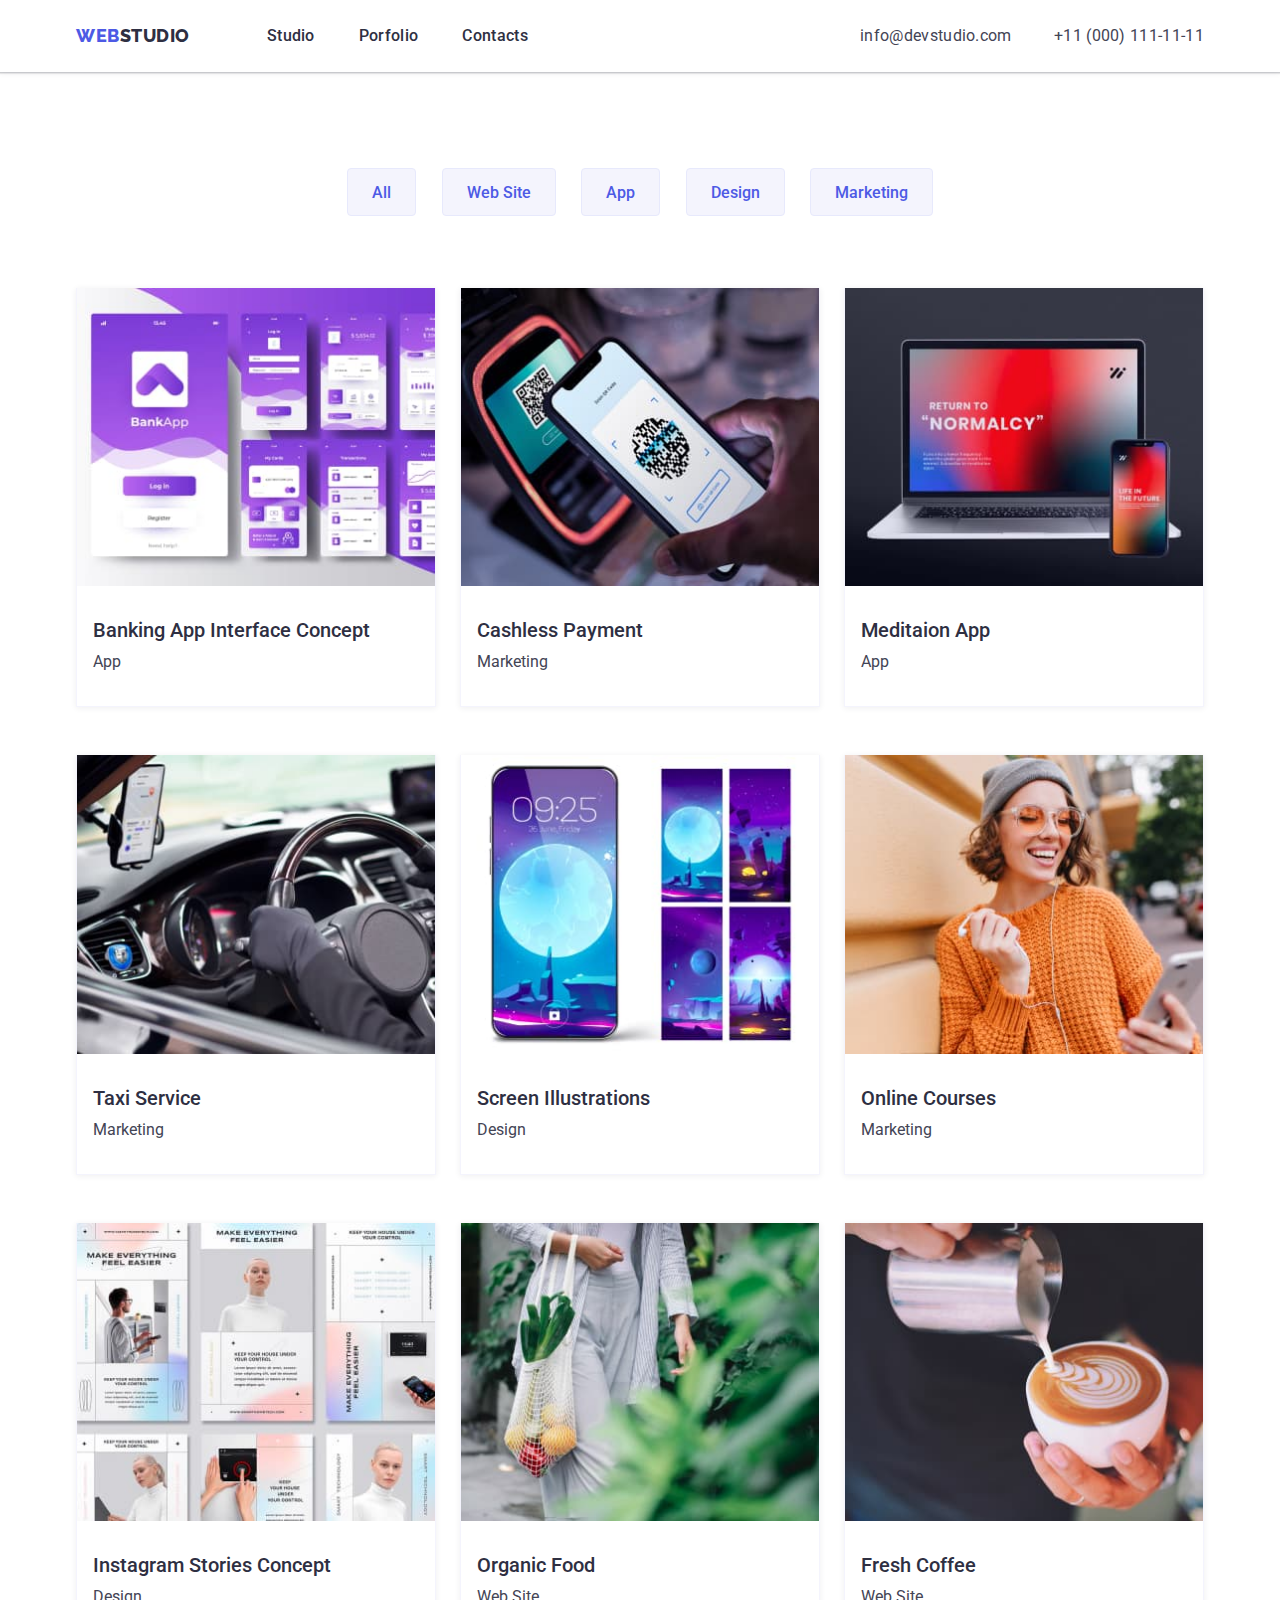
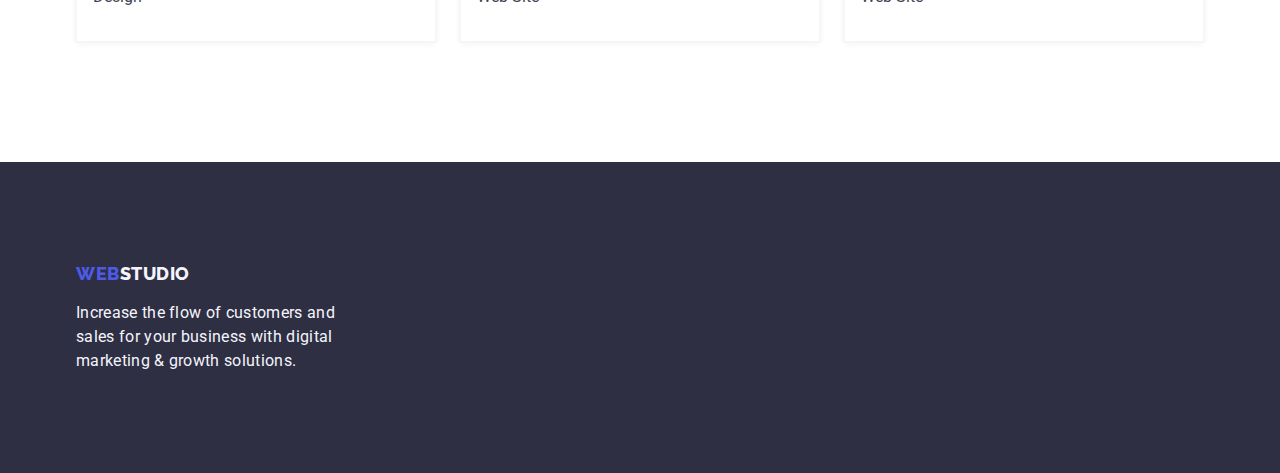
==== commit 3a2aeced: "Update porfolio.html" ====
--- a/porfolio.html
+++ b/porfolio.html
@@ -9,10 +9,11 @@
     <link rel="preconnect" href="https://fonts.gstatic.com" crossorigin>
     <link href="https://fonts.googleapis.com/css2?family=Raleway:wght@800&family=Roboto:wght@400;500&display=swap"
         rel="stylesheet">
+    <link rel="stylesheet" href="https://cdnjs.cloudflare.com/ajax/libs/modern-normalize/1.1.0/modern-normalize.min.css">
     <link rel="stylesheet" href="./css/style.css">
 </head>
 <body>
-    <header>
+    <header class="top-line-bg">
         <!-- Top line -->
         <div class="main-header">
             <div class="container top-line">
--- a/css/style.css
+++ b/css/style.css
@@ -53,6 +53,8 @@
 .container {
     width: 1158px;
     padding: 120px 15px;
+    margin-left: auto;
+    margin-right: auto;
 }
 
 /* Logo */
@@ -90,7 +92,9 @@
     justify-content: space-between;
     padding-top: 24px;
     padding-bottom: 24px;
-    box-shadow: 0px 4px 4px rgba(0, 0, 0, 0.25);
+}
+.top-line-bg {
+    box-shadow: 0px 2px 1px rgba(46, 47, 66, 0.08), 0px 1px 1px rgba(46, 47, 66, 0.16), 0px 1px 6px rgba(46, 47, 66, 0.08);
 }
 .nav {
     display: flex;
@@ -144,8 +148,10 @@
 
 /* Header */
 
+.background-header {
+    background-color: var(--caption-color);
+}
 .header {
-    background-color: var(--caption-color);
     text-align: center;
     padding-top: 192px;
     padding-bottom: 192px;
@@ -167,8 +173,7 @@
     font-size: 16px;
     line-height: 1.2;
     letter-spacing: 0.04em;
-    min-width: 170px;
-    height: 50px;
+    padding: 16px 32px;
     color: #ffffff;
     cursor: pointer;
     box-shadow: 0px 4px 4px rgba(0, 0, 0, 0.15);
@@ -210,6 +215,8 @@
     padding-top: 0px;
 }
 .section-title {
+    margin: 0;
+    margin-bottom: 72px;
     font-weight: 500;
     font-size: 36px;
     line-height: 1.1;
@@ -241,23 +248,24 @@
     font-size: 20px;
     line-height: 1.2;
     color: var(--caption-color);
-    margin-top: 32px;
+    margin: 0;
     margin-bottom: 8px;
-    margin-left: 16px;
+    padding: 0;
 }
 .card-text {
     font-size: 16px;
     line-height: 1.5;
     color: var(--text-color);
-    margin-top: 0;
-    margin-bottom: 32px;
-    margin-left: 16px;
+    margin: 0;
+    padding: 0;
 }
 
 /* Footer */
 
+footer {
+    background-color: var(--caption-color);
+}
 .footer {
-    background-color: var(--caption-color);
     padding-top: 100px;
     padding-bottom: 100px;
 }
@@ -284,6 +292,7 @@
 .filter {
     padding-top: 96px;
     padding-bottom: 72px;
+    gap: 24px;
 }
 .filter-buttons {
     display: flex;
@@ -300,7 +309,7 @@
     line-height: 1.5;
     height: 48px;
     cursor: pointer;
-    padding: 8px 16px;
+    padding: 12px 24px;
     border: 1px solid #E7E9FC;
     border-radius: 4px;
 }
@@ -326,17 +335,34 @@
 .project-cards-list {
     display: flex;
     flex-wrap: wrap;
-    gap: 20px;
 }
 .project-card {
+    flex-basis: calccalc((100% - 48px)/3);
+    margin-left: 24px;
+    margin-top: 48px;
+    width: 360px;
     background: #FFFFFF;
-    border: 0.5px solid #F4F4FD;
+    border: 0.5px solid var(--light-color);
+    border-top: none;
     box-shadow: 0px 1px 6px rgba(46, 47, 66, 0.08);
+}
+.project-card:nth-child(3n + 1) {
+    margin-left: 0;
+}
+.project-card:nth-child(-n + 3) {
+    margin-top: 0;
 }
 .project-card:hover,
 .project-card:focus {
     box-shadow: 0px 1px 6px rgba(46, 47, 66, 0.08), 0px 1px 1px rgba(46, 47, 66, 0.16), 0px 2px 1px rgba(46, 47, 66, 0.08);
 }
+.card-content {
+    padding: 32px 16px;
+    /* background: #FFFFFF;
+    border: 0.5px solid var(--light-color);
+    border-top: none;
+    box-shadow: 0px 1px 6px rgba(46, 47, 66, 0.08); */
+}
 .card-hidden-text {
     display: none;
     font-size: 16px;
